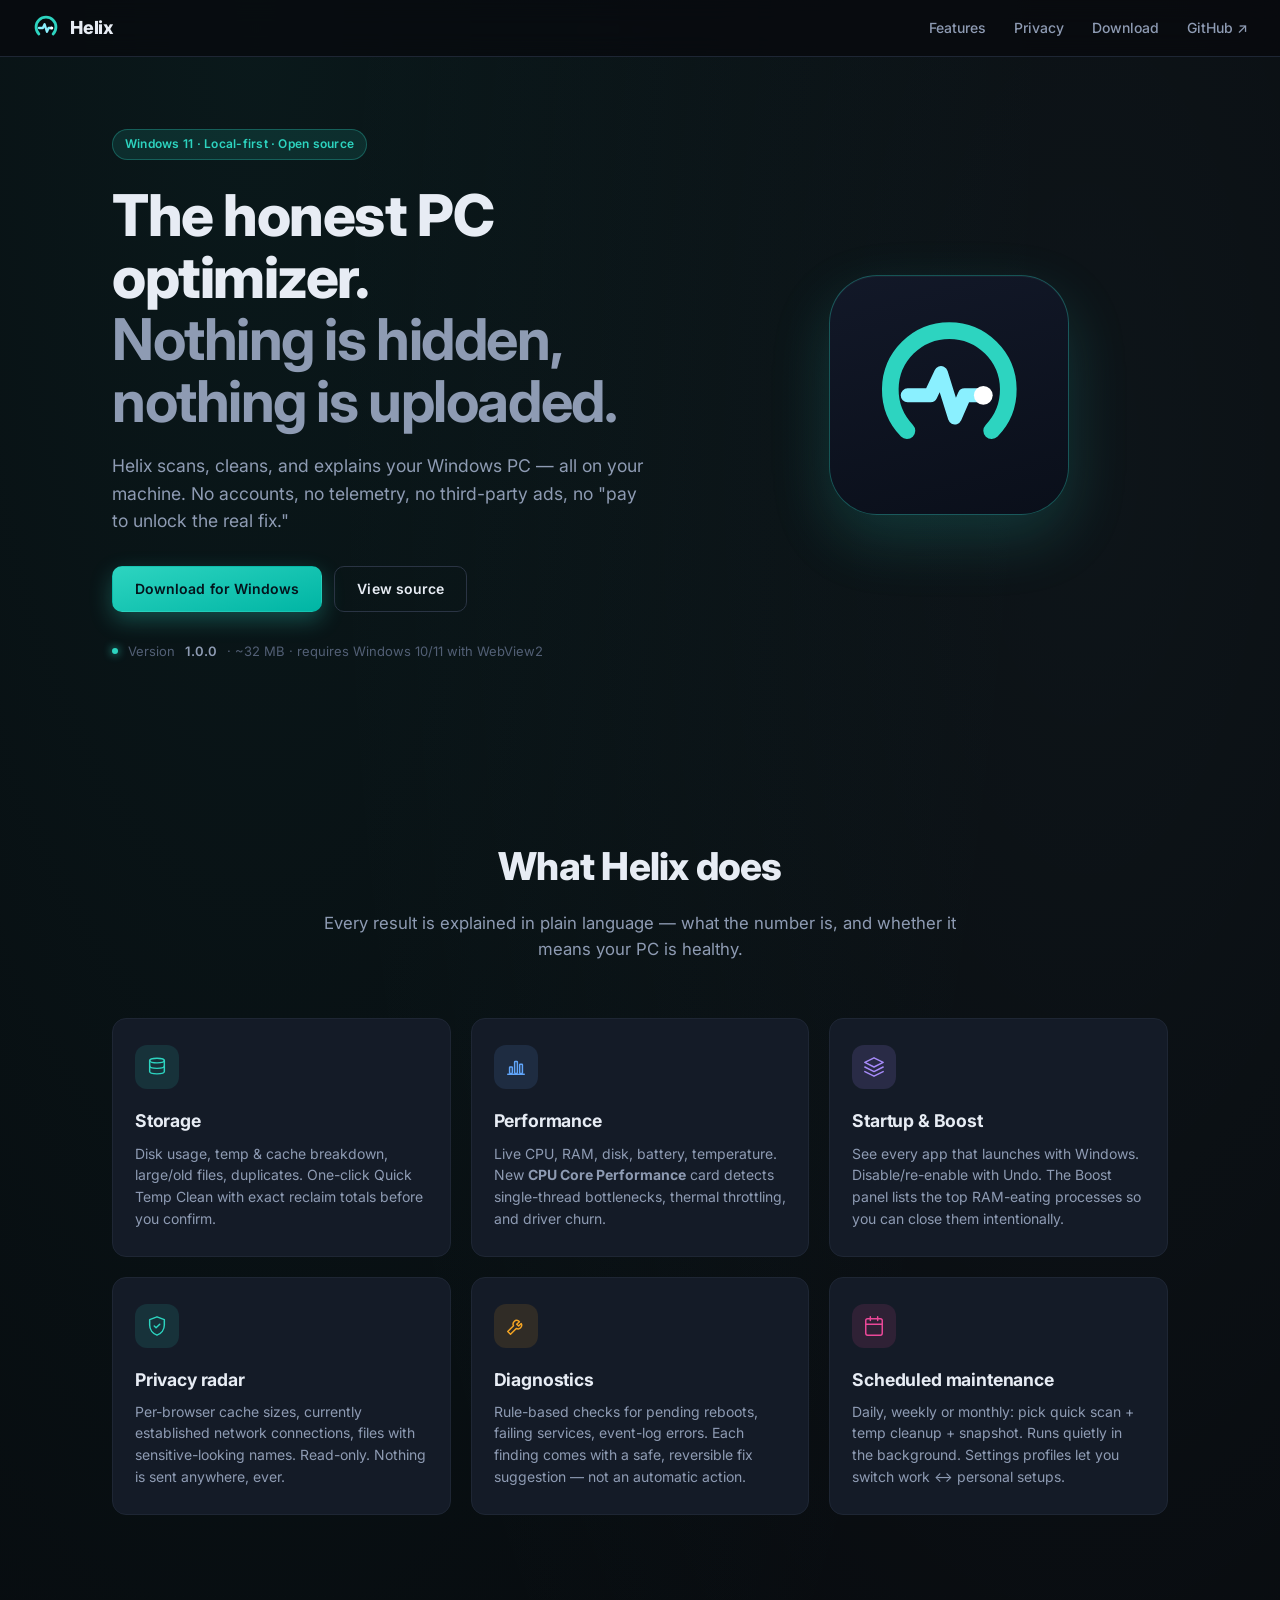
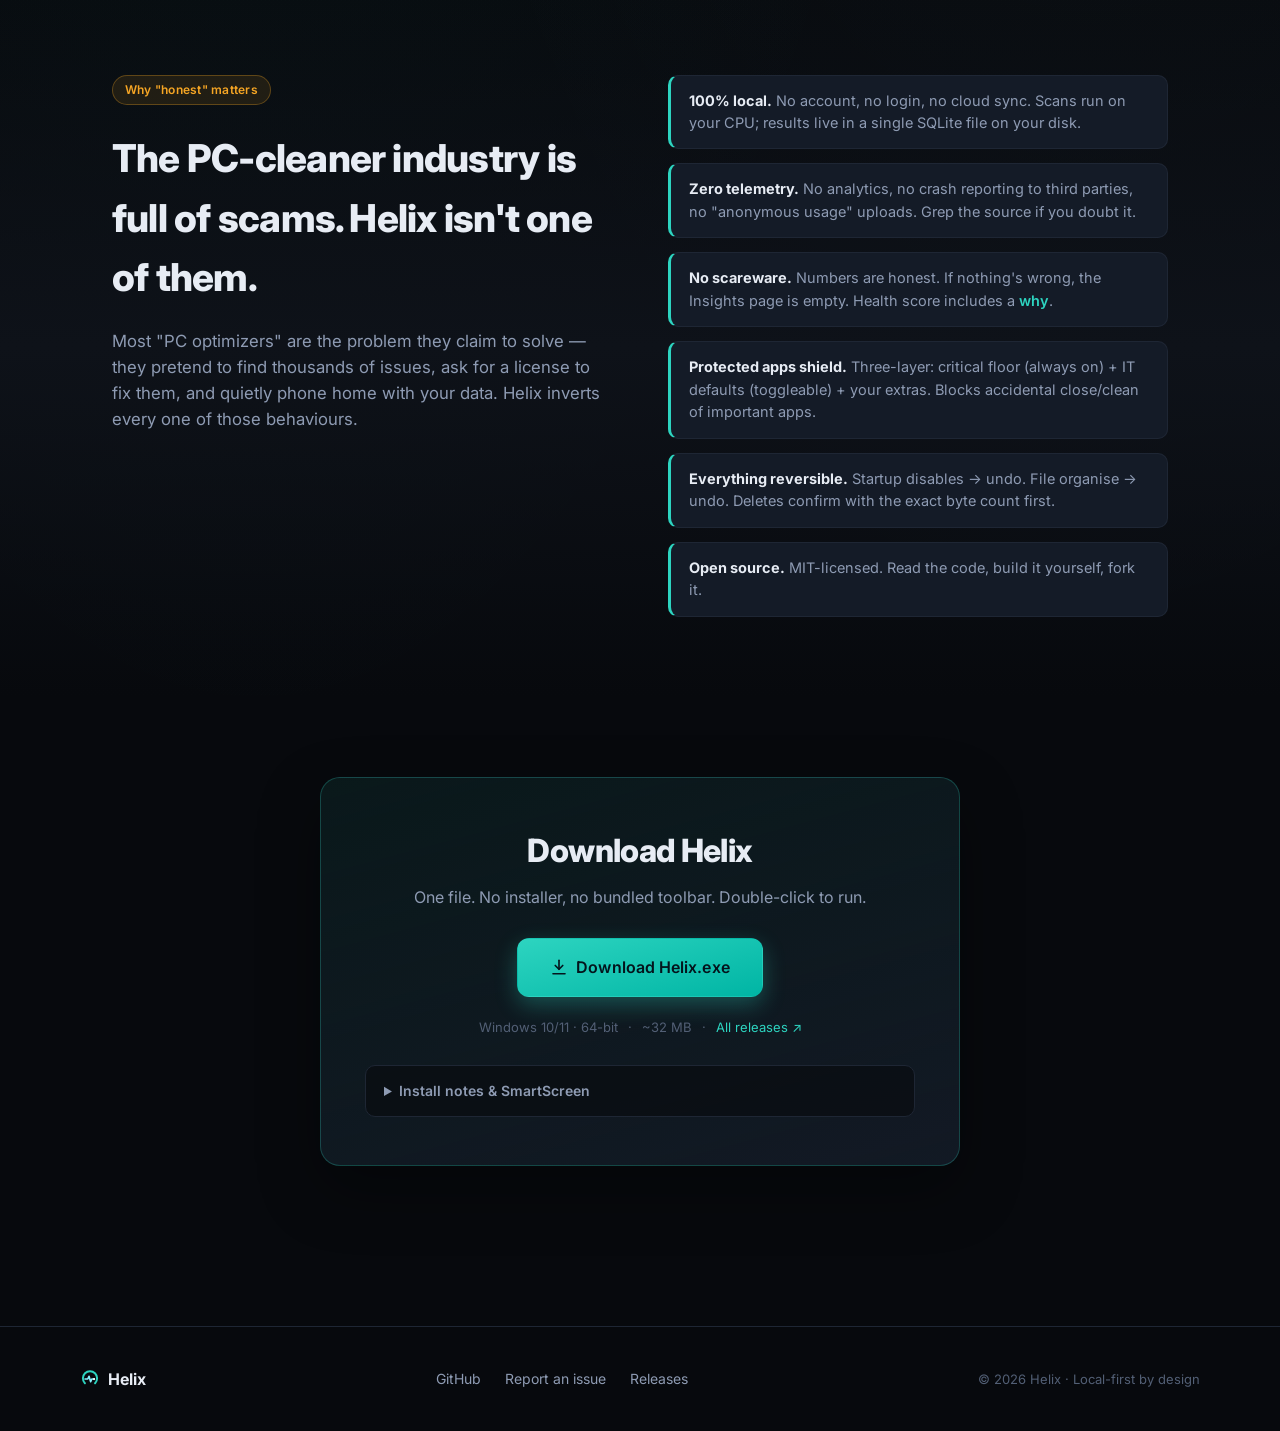
==== website/index.html @ 4c538bf4 "Landing site + Vercel config - website/index.html: one-page landing with hero, features (6 cards),  " ====
<!doctype html>
<html lang="en">
<head>
<meta charset="utf-8">
<meta name="viewport" content="width=device-width,initial-scale=1">
<title>Helix — The honest PC optimizer</title>
<meta name="description" content="Helix is a local-first Windows PC health utility. Nothing is hidden, nothing is uploaded. Scan, clean, understand your PC — 100% on-device.">
<meta property="og:title" content="Helix — The honest PC optimizer">
<meta property="og:description" content="Local-first Windows PC health utility. Nothing is hidden, nothing is uploaded.">
<meta property="og:type" content="website">
<link rel="icon" href="favicon.svg" type="image/svg+xml">
<link rel="preconnect" href="https://fonts.googleapis.com">
<link rel="preconnect" href="https://fonts.gstatic.com" crossorigin>
<link rel="stylesheet" href="https://fonts.googleapis.com/css2?family=Inter:wght@400;500;600;700;800&family=JetBrains+Mono:wght@500&display=swap">
<link rel="stylesheet" href="styles.css">
</head>
<body>

<header class="nav">
  <a class="brand" href="#top" aria-label="Helix home">
    <svg class="brand-logo" width="28" height="28" viewBox="0 0 24 24" fill="none" aria-hidden="true">
      <path d="M5.9 17.1 A 8.5 8.5 0 1 1 18.1 17.1" stroke="#2DD4C0" stroke-width="2.4" stroke-linecap="round"/>
      <polyline points="6,12 9.3,12 10.8,8.8 12.8,15.2 14.2,12 16.7,12" stroke="#8AF0FF" stroke-width="2" stroke-linecap="round" stroke-linejoin="round" fill="none"/>
      <circle cx="16.9" cy="12" r="1.35" fill="#FFFFFF"/>
    </svg>
    <span>Helix</span>
  </a>
  <nav class="nav-links">
    <a href="#features">Features</a>
    <a href="#privacy">Privacy</a>
    <a href="#download">Download</a>
    <a href="https://github.com/TW-10517/HealthAgent" target="_blank" rel="noopener">GitHub ↗</a>
  </nav>
</header>

<main>

<section id="top" class="hero">
  <div class="hero-inner">
    <span class="chip">Windows 11 · Local-first · Open source</span>
    <h1>The honest PC optimizer.<br><span class="h-dim">Nothing is hidden, nothing is uploaded.</span></h1>
    <p class="hero-sub">
      Helix scans, cleans, and explains your Windows PC — all on your machine.
      No accounts, no telemetry, no third-party ads, no "pay to unlock the real fix."
    </p>
    <div class="hero-cta">
      <a href="#download" class="btn btn-primary">Download for Windows</a>
      <a href="https://github.com/TW-10517/HealthAgent" class="btn btn-ghost" target="_blank" rel="noopener">View source</a>
    </div>
    <div class="hero-note">
      <span class="dot"></span>
      Version <strong id="hero-version">1.0.0</strong> · ~32 MB · requires Windows 10/11 with WebView2
    </div>
  </div>
  <div class="hero-art" aria-hidden="true">
    <div class="tile tile-lg">
      <svg viewBox="0 0 24 24" fill="none">
        <path d="M5.9 17.1 A 8.5 8.5 0 1 1 18.1 17.1" stroke="#2DD4C0" stroke-width="2.4" stroke-linecap="round"/>
        <polyline points="6,12 9.3,12 10.8,8.8 12.8,15.2 14.2,12 16.7,12" stroke="#8AF0FF" stroke-width="2" stroke-linecap="round" stroke-linejoin="round" fill="none"/>
        <circle cx="16.9" cy="12" r="1.35" fill="#FFFFFF"/>
      </svg>
    </div>
  </div>
</section>

<section id="features" class="section">
  <div class="section-head">
    <h2>What Helix does</h2>
    <p>Every result is explained in plain language — what the number is, and whether it means your PC is healthy.</p>
  </div>
  <div class="grid">
    <article class="card">
      <div class="card-icon ic-storage">
        <svg viewBox="0 0 24 24" fill="none" stroke="currentColor" stroke-width="1.6" stroke-linecap="round" stroke-linejoin="round"><ellipse cx="12" cy="5" rx="8" ry="2.5"/><path d="M4 5v6c0 1.4 3.6 2.5 8 2.5s8-1.1 8-2.5V5"/><path d="M4 11v6c0 1.4 3.6 2.5 8 2.5s8-1.1 8-2.5v-6"/></svg>
      </div>
      <h3>Storage</h3>
      <p>Disk usage, temp &amp; cache breakdown, large/old files, duplicates. One-click Quick Temp Clean with exact reclaim totals before you confirm.</p>
    </article>
    <article class="card">
      <div class="card-icon ic-perf">
        <svg viewBox="0 0 24 24" fill="none" stroke="currentColor" stroke-width="1.6" stroke-linecap="round" stroke-linejoin="round"><path d="M3 20h18"/><rect x="5" y="12" width="3" height="7" rx="0.6"/><rect x="10.5" y="6" width="3" height="13" rx="0.6"/><rect x="16" y="9" width="3" height="10" rx="0.6"/></svg>
      </div>
      <h3>Performance</h3>
      <p>Live CPU, RAM, disk, battery, temperature. New <strong>CPU Core Performance</strong> card detects single-thread bottlenecks, thermal throttling, and driver churn.</p>
    </article>
    <article class="card">
      <div class="card-icon ic-start">
        <svg viewBox="0 0 24 24" fill="none" stroke="currentColor" stroke-width="1.6" stroke-linecap="round" stroke-linejoin="round"><path d="M12 2L2 7l10 5 10-5-10-5z"/><path d="M2 17l10 5 10-5"/><path d="M2 12l10 5 10-5"/></svg>
      </div>
      <h3>Startup &amp; Boost</h3>
      <p>See every app that launches with Windows. Disable/re-enable with Undo. The Boost panel lists the top RAM-eating processes so you can close them intentionally.</p>
    </article>
    <article class="card">
      <div class="card-icon ic-privacy">
        <svg viewBox="0 0 24 24" fill="none" stroke="currentColor" stroke-width="1.6" stroke-linecap="round" stroke-linejoin="round"><path d="M12 2L4 5v6c0 5 3.4 9.4 8 11 4.6-1.6 8-6 8-11V5l-8-3z"/><path d="M9 12l2 2 4-4"/></svg>
      </div>
      <h3>Privacy radar</h3>
      <p>Per-browser cache sizes, currently established network connections, files with sensitive-looking names. Read-only. Nothing is sent anywhere, ever.</p>
    </article>
    <article class="card">
      <div class="card-icon ic-tools">
        <svg viewBox="0 0 24 24" fill="none" stroke="currentColor" stroke-width="1.6" stroke-linecap="round" stroke-linejoin="round"><path d="M14.7 6.3a4 4 0 00-5.4 5.4L3 18l3 3 6.3-6.3a4 4 0 005.4-5.4l-2.8 2.8-2.1-2.1 2.9-2.7z"/></svg>
      </div>
      <h3>Diagnostics</h3>
      <p>Rule-based checks for pending reboots, failing services, event-log errors. Each finding comes with a safe, reversible fix suggestion — not an automatic action.</p>
    </article>
    <article class="card">
      <div class="card-icon ic-schedule">
        <svg viewBox="0 0 24 24" fill="none" stroke="currentColor" stroke-width="1.6" stroke-linecap="round" stroke-linejoin="round"><rect x="3" y="4" width="18" height="18" rx="2"/><path d="M3 10h18M8 2v4M16 2v4"/></svg>
      </div>
      <h3>Scheduled maintenance</h3>
      <p>Daily, weekly or monthly: pick quick scan + temp cleanup + snapshot. Runs quietly in the background. Settings profiles let you switch work ↔ personal setups.</p>
    </article>
  </div>
</section>

<section id="privacy" class="section section-alt">
  <div class="privacy-grid">
    <div>
      <span class="chip chip-amber">Why "honest" matters</span>
      <h2>The PC-cleaner industry is full of scams. Helix isn't one of them.</h2>
      <p class="lead">Most "PC optimizers" are the problem they claim to solve — they pretend to find thousands of issues, ask for a license to fix them, and quietly phone home with your data. Helix inverts every one of those behaviours.</p>
    </div>
    <ul class="promises">
      <li><strong>100% local.</strong> No account, no login, no cloud sync. Scans run on your CPU; results live in a single SQLite file on your disk.</li>
      <li><strong>Zero telemetry.</strong> No analytics, no crash reporting to third parties, no "anonymous usage" uploads. Grep the source if you doubt it.</li>
      <li><strong>No scareware.</strong> Numbers are honest. If nothing's wrong, the Insights page is empty. Health score includes a <em>why</em>.</li>
      <li><strong>Protected apps shield.</strong> Three-layer: critical floor (always on) + IT defaults (toggleable) + your extras. Blocks accidental close/clean of important apps.</li>
      <li><strong>Everything reversible.</strong> Startup disables → undo. File organise → undo. Deletes confirm with the exact byte count first.</li>
      <li><strong>Open source.</strong> MIT-licensed. Read the code, build it yourself, fork it.</li>
    </ul>
  </div>
</section>

<section id="download" class="section section-download">
  <div class="dl-card">
    <h2>Download Helix</h2>
    <p>One file. No installer, no bundled toolbar. Double-click to run.</p>
    <a href="https://github.com/TW-10517/HealthAgent/releases/latest/download/Helix.exe" class="btn btn-primary btn-xl" id="dl-btn">
      <svg width="18" height="18" viewBox="0 0 24 24" fill="none" stroke="currentColor" stroke-width="2.2" stroke-linecap="round" stroke-linejoin="round"><path d="M12 3v12"/><path d="M7 10l5 5 5-5"/><path d="M4 21h16"/></svg>
      Download Helix.exe
    </a>
    <div class="dl-meta">
      <span>Windows 10/11 · 64-bit</span>
      <span>·</span>
      <span>~32 MB</span>
      <span>·</span>
      <a href="https://github.com/TW-10517/HealthAgent/releases" target="_blank" rel="noopener">All releases ↗</a>
    </div>
    <details class="dl-notes">
      <summary>Install notes &amp; SmartScreen</summary>
      <p>
        Windows SmartScreen may show "Windows protected your PC" the first time you run <code>Helix.exe</code>, because the binary is not yet signed with a commercial code-signing certificate. Click <strong>More info → Run anyway</strong>. The source is on GitHub if you want to audit or build from source yourself.
      </p>
      <p>Helix requires the <a href="https://developer.microsoft.com/en-us/microsoft-edge/webview2/" target="_blank" rel="noopener">WebView2 runtime</a> — already present on Windows 11 and on fully-updated Windows 10.</p>
    </details>
  </div>
</section>

</main>

<footer class="footer">
  <div class="foot-inner">
    <div class="foot-brand">
      <svg width="20" height="20" viewBox="0 0 24 24" fill="none" aria-hidden="true">
        <path d="M5.9 17.1 A 8.5 8.5 0 1 1 18.1 17.1" stroke="#2DD4C0" stroke-width="2.4" stroke-linecap="round"/>
        <polyline points="6,12 9.3,12 10.8,8.8 12.8,15.2 14.2,12 16.7,12" stroke="#8AF0FF" stroke-width="2" stroke-linecap="round" stroke-linejoin="round" fill="none"/>
        <circle cx="16.9" cy="12" r="1.35" fill="#FFFFFF"/>
      </svg>
      <span>Helix</span>
    </div>
    <div class="foot-links">
      <a href="https://github.com/TW-10517/HealthAgent" target="_blank" rel="noopener">GitHub</a>
      <a href="https://github.com/TW-10517/HealthAgent/issues" target="_blank" rel="noopener">Report an issue</a>
      <a href="https://github.com/TW-10517/HealthAgent/releases" target="_blank" rel="noopener">Releases</a>
    </div>
    <div class="foot-copy">
      © <span id="yr">2026</span> Helix · Local-first by design
    </div>
  </div>
</footer>

<script>
  document.getElementById('yr').textContent = new Date().getFullYear();
</script>
</body>
</html>
---- website/styles.css ----
:root {
  --bg: #07090D;
  --bg2: #0E1219;
  --bg3: #131A24;
  --surface: #141B27;
  --border: #1E2634;
  --border2: #2A3444;
  --fg: #E7ECF4;
  --fg2: #8E9BB3;
  --fg3: #525F75;
  --brand: #2DD4C0;
  --brand2: #8AF0FF;
  --brand-dim: rgba(45, 212, 192, 0.12);
  --warn: #F5A524;
  --radius: 14px;
  --radius-lg: 20px;
  --maxw: 1120px;
  --font: 'Inter', -apple-system, BlinkMacSystemFont, 'Segoe UI', system-ui, sans-serif;
  --mono: 'JetBrains Mono', ui-monospace, 'Cascadia Code', monospace;
}

* { box-sizing: border-box; margin: 0; padding: 0; }
html { scroll-behavior: smooth; }
body {
  background: var(--bg);
  color: var(--fg);
  font-family: var(--font);
  font-size: 16px;
  line-height: 1.55;
  -webkit-font-smoothing: antialiased;
  min-height: 100vh;
  background-image:
    radial-gradient(ellipse at 20% 0%, rgba(45, 212, 192, 0.08), transparent 55%),
    radial-gradient(ellipse at 85% 15%, rgba(138, 240, 255, 0.05), transparent 50%);
}

a { color: var(--brand); text-decoration: none; }
a:hover { color: var(--brand2); }

/* ── Nav ─────────────────────────────────────────────────────────── */
.nav {
  position: sticky; top: 0; z-index: 100;
  display: flex; align-items: center; justify-content: space-between;
  padding: 14px 32px;
  backdrop-filter: blur(12px);
  background: rgba(7, 9, 13, 0.72);
  border-bottom: 1px solid var(--border);
}
.brand {
  display: flex; align-items: center; gap: 10px;
  font-weight: 800; font-size: 18px; color: var(--fg);
  letter-spacing: -0.01em;
}
.brand-logo { flex-shrink: 0; }
.nav-links { display: flex; gap: 28px; align-items: center; }
.nav-links a {
  color: var(--fg2); font-weight: 500; font-size: 14px;
  transition: color 0.15s;
}
.nav-links a:hover { color: var(--fg); }

/* ── Hero ─────────────────────────────────────────────────────────── */
.hero {
  max-width: var(--maxw);
  margin: 0 auto;
  padding: 72px 32px 96px;
  display: grid;
  grid-template-columns: 1.3fr 1fr;
  gap: 48px;
  align-items: center;
}
.hero-inner { max-width: 620px; }
.chip {
  display: inline-block;
  padding: 5px 12px;
  background: var(--brand-dim);
  color: var(--brand);
  border: 1px solid rgba(45, 212, 192, 0.3);
  border-radius: 999px;
  font-size: 12px; font-weight: 600;
  letter-spacing: 0.02em;
  margin-bottom: 24px;
}
.chip-amber {
  background: rgba(245, 165, 36, 0.1);
  color: var(--warn);
  border-color: rgba(245, 165, 36, 0.3);
}
.hero h1 {
  font-size: clamp(2.2rem, 4.8vw, 3.6rem);
  line-height: 1.08;
  letter-spacing: -0.025em;
  font-weight: 800;
  margin-bottom: 20px;
}
.h-dim { color: var(--fg2); font-weight: 700; }
.hero-sub {
  font-size: 1.1rem;
  color: var(--fg2);
  margin-bottom: 32px;
  max-width: 540px;
}
.hero-cta {
  display: flex; gap: 12px; flex-wrap: wrap;
  margin-bottom: 24px;
}
.hero-note {
  display: inline-flex; align-items: center; gap: 10px;
  font-size: 13px; color: var(--fg3);
}
.hero-note strong { color: var(--fg2); font-weight: 600; }
.dot {
  width: 6px; height: 6px; border-radius: 50%;
  background: var(--brand);
  box-shadow: 0 0 8px var(--brand);
  animation: pulse 2.4s ease-in-out infinite;
}
@keyframes pulse { 0%,100% { opacity: 1; } 50% { opacity: 0.4; } }

.hero-art {
  display: flex; align-items: center; justify-content: center;
}
.tile {
  width: 180px; height: 180px;
  border-radius: 36px;
  background: linear-gradient(165deg, #121828, #0A0F1A);
  border: 1px solid rgba(45, 212, 192, 0.35);
  display: flex; align-items: center; justify-content: center;
  box-shadow:
    0 24px 60px rgba(45, 212, 192, 0.18),
    inset 0 1px 0 rgba(255, 255, 255, 0.04);
}
.tile svg { width: 70%; height: 70%; }
.tile-lg {
  width: 240px; height: 240px;
  border-radius: 48px;
  animation: float 6s ease-in-out infinite;
}
@keyframes float {
  0%,100% { transform: translateY(0); }
  50% { transform: translateY(-10px); }
}

/* ── Buttons ──────────────────────────────────────────────────────── */
.btn {
  display: inline-flex; align-items: center; justify-content: center; gap: 8px;
  padding: 11px 22px;
  border-radius: 10px;
  font-weight: 600; font-size: 14px;
  letter-spacing: 0.005em;
  cursor: pointer;
  border: 1px solid transparent;
  transition: transform 0.1s, box-shadow 0.15s, background 0.15s;
  text-decoration: none;
}
.btn-primary {
  background: linear-gradient(165deg, #2DD4C0, #00B5A4);
  color: #04141C;
  box-shadow: 0 8px 22px rgba(45, 212, 192, 0.3);
}
.btn-primary:hover {
  color: #04141C;
  transform: translateY(-1px);
  box-shadow: 0 12px 28px rgba(45, 212, 192, 0.42);
}
.btn-ghost {
  background: transparent;
  color: var(--fg);
  border-color: var(--border2);
}
.btn-ghost:hover { background: var(--surface); color: var(--fg); }
.btn-xl { padding: 16px 32px; font-size: 16px; border-radius: 12px; }

/* ── Sections ─────────────────────────────────────────────────────── */
.section {
  max-width: var(--maxw);
  margin: 0 auto;
  padding: 80px 32px;
}
.section-alt {
  background: linear-gradient(180deg, transparent, var(--bg2), transparent);
  max-width: none;
  padding: 80px 0;
}
.section-alt > * { max-width: var(--maxw); margin-left: auto; margin-right: auto; padding: 0 32px; }
.section-head {
  text-align: center;
  max-width: 640px;
  margin: 0 auto 56px;
}
.section h2 {
  font-size: clamp(1.8rem, 3.2vw, 2.4rem);
  letter-spacing: -0.02em;
  font-weight: 800;
  margin-bottom: 14px;
}
.section-head p { color: var(--fg2); font-size: 1.05rem; }

/* ── Feature grid ─────────────────────────────────────────────────── */
.grid {
  display: grid;
  grid-template-columns: repeat(3, 1fr);
  gap: 20px;
}
.card {
  background: var(--surface);
  border: 1px solid var(--border);
  border-radius: var(--radius);
  padding: 26px 22px;
  transition: transform 0.15s, border-color 0.15s;
}
.card:hover {
  transform: translateY(-2px);
  border-color: var(--border2);
}
.card-icon {
  width: 44px; height: 44px;
  border-radius: 12px;
  display: flex; align-items: center; justify-content: center;
  margin-bottom: 18px;
}
.card-icon svg { width: 22px; height: 22px; }
.ic-storage  { background: rgba(45, 212, 192, 0.12); color: var(--brand); }
.ic-perf     { background: rgba(96, 165, 250, 0.12); color: #60A5FA; }
.ic-start    { background: rgba(167, 139, 250, 0.14); color: #A78BFA; }
.ic-privacy  { background: rgba(45, 212, 192, 0.12); color: var(--brand); }
.ic-tools    { background: rgba(245, 165, 36, 0.12); color: var(--warn); }
.ic-schedule { background: rgba(236, 72, 153, 0.12); color: #EC4899; }
.card h3 { font-size: 1.1rem; font-weight: 700; margin-bottom: 8px; letter-spacing: -0.01em; }
.card p { color: var(--fg2); font-size: 14px; }

/* ── Privacy section ──────────────────────────────────────────────── */
.privacy-grid {
  display: grid;
  grid-template-columns: 1fr 1fr;
  gap: 56px;
  align-items: start;
}
.lead { color: var(--fg2); font-size: 1.05rem; margin-top: 20px; }
.promises { list-style: none; display: flex; flex-direction: column; gap: 14px; }
.promises li {
  background: var(--surface);
  border: 1px solid var(--border);
  border-left: 3px solid var(--brand);
  border-radius: 10px;
  padding: 14px 18px;
  font-size: 14.5px;
  color: var(--fg2);
}
.promises li strong { color: var(--fg); font-weight: 700; }
.promises li em { color: var(--brand); font-style: normal; font-weight: 600; }

/* ── Download section ─────────────────────────────────────────────── */
.section-download {
  display: flex; align-items: center; justify-content: center;
  padding-bottom: 120px;
}
.dl-card {
  background: linear-gradient(165deg, rgba(45, 212, 192, 0.08), rgba(20, 27, 39, 0.9));
  border: 1px solid rgba(45, 212, 192, 0.25);
  border-radius: var(--radius-lg);
  padding: 48px 44px;
  text-align: center;
  max-width: 640px; width: 100%;
  box-shadow: 0 24px 60px rgba(0, 0, 0, 0.35);
}
.dl-card h2 { font-size: 2rem; margin-bottom: 10px; letter-spacing: -0.02em; }
.dl-card > p { color: var(--fg2); margin-bottom: 28px; }
.dl-meta {
  margin-top: 20px;
  color: var(--fg3);
  font-size: 13px;
  display: flex; justify-content: center; gap: 10px; flex-wrap: wrap;
}
.dl-notes {
  margin-top: 28px;
  text-align: left;
  background: rgba(7, 9, 13, 0.6);
  border: 1px solid var(--border);
  border-radius: 10px;
  padding: 14px 18px;
}
.dl-notes summary {
  cursor: pointer; font-weight: 600; color: var(--fg2);
  font-size: 14px;
}
.dl-notes summary:hover { color: var(--fg); }
.dl-notes p {
  margin-top: 12px; font-size: 13.5px; color: var(--fg2);
}
.dl-notes p + p { margin-top: 10px; }
.dl-notes code {
  font-family: var(--mono); font-size: 12.5px;
  background: var(--bg3); padding: 1px 6px; border-radius: 4px;
  color: var(--brand);
}

/* ── Footer ───────────────────────────────────────────────────────── */
.footer {
  border-top: 1px solid var(--border);
  padding: 40px 32px;
  margin-top: 40px;
}
.foot-inner {
  max-width: var(--maxw);
  margin: 0 auto;
  display: flex; align-items: center; justify-content: space-between;
  gap: 24px; flex-wrap: wrap;
}
.foot-brand { display: flex; align-items: center; gap: 8px; font-weight: 700; }
.foot-links { display: flex; gap: 24px; }
.foot-links a { color: var(--fg2); font-size: 14px; }
.foot-links a:hover { color: var(--brand); }
.foot-copy { color: var(--fg3); font-size: 13px; }

/* ── Responsive ───────────────────────────────────────────────────── */
@media (max-width: 900px) {
  .hero { grid-template-columns: 1fr; padding: 48px 24px 64px; gap: 40px; }
  .hero-art { order: -1; }
  .tile-lg { width: 160px; height: 160px; border-radius: 36px; }
  .grid { grid-template-columns: 1fr; }
  .privacy-grid { grid-template-columns: 1fr; gap: 32px; }
  .section { padding: 56px 24px; }
  .section-alt { padding: 56px 0; }
  .nav { padding: 12px 20px; }
  .nav-links { gap: 18px; }
  .nav-links a:not(:last-child) { display: none; }
  .dl-card { padding: 32px 24px; }
  .foot-inner { flex-direction: column; text-align: center; }
}
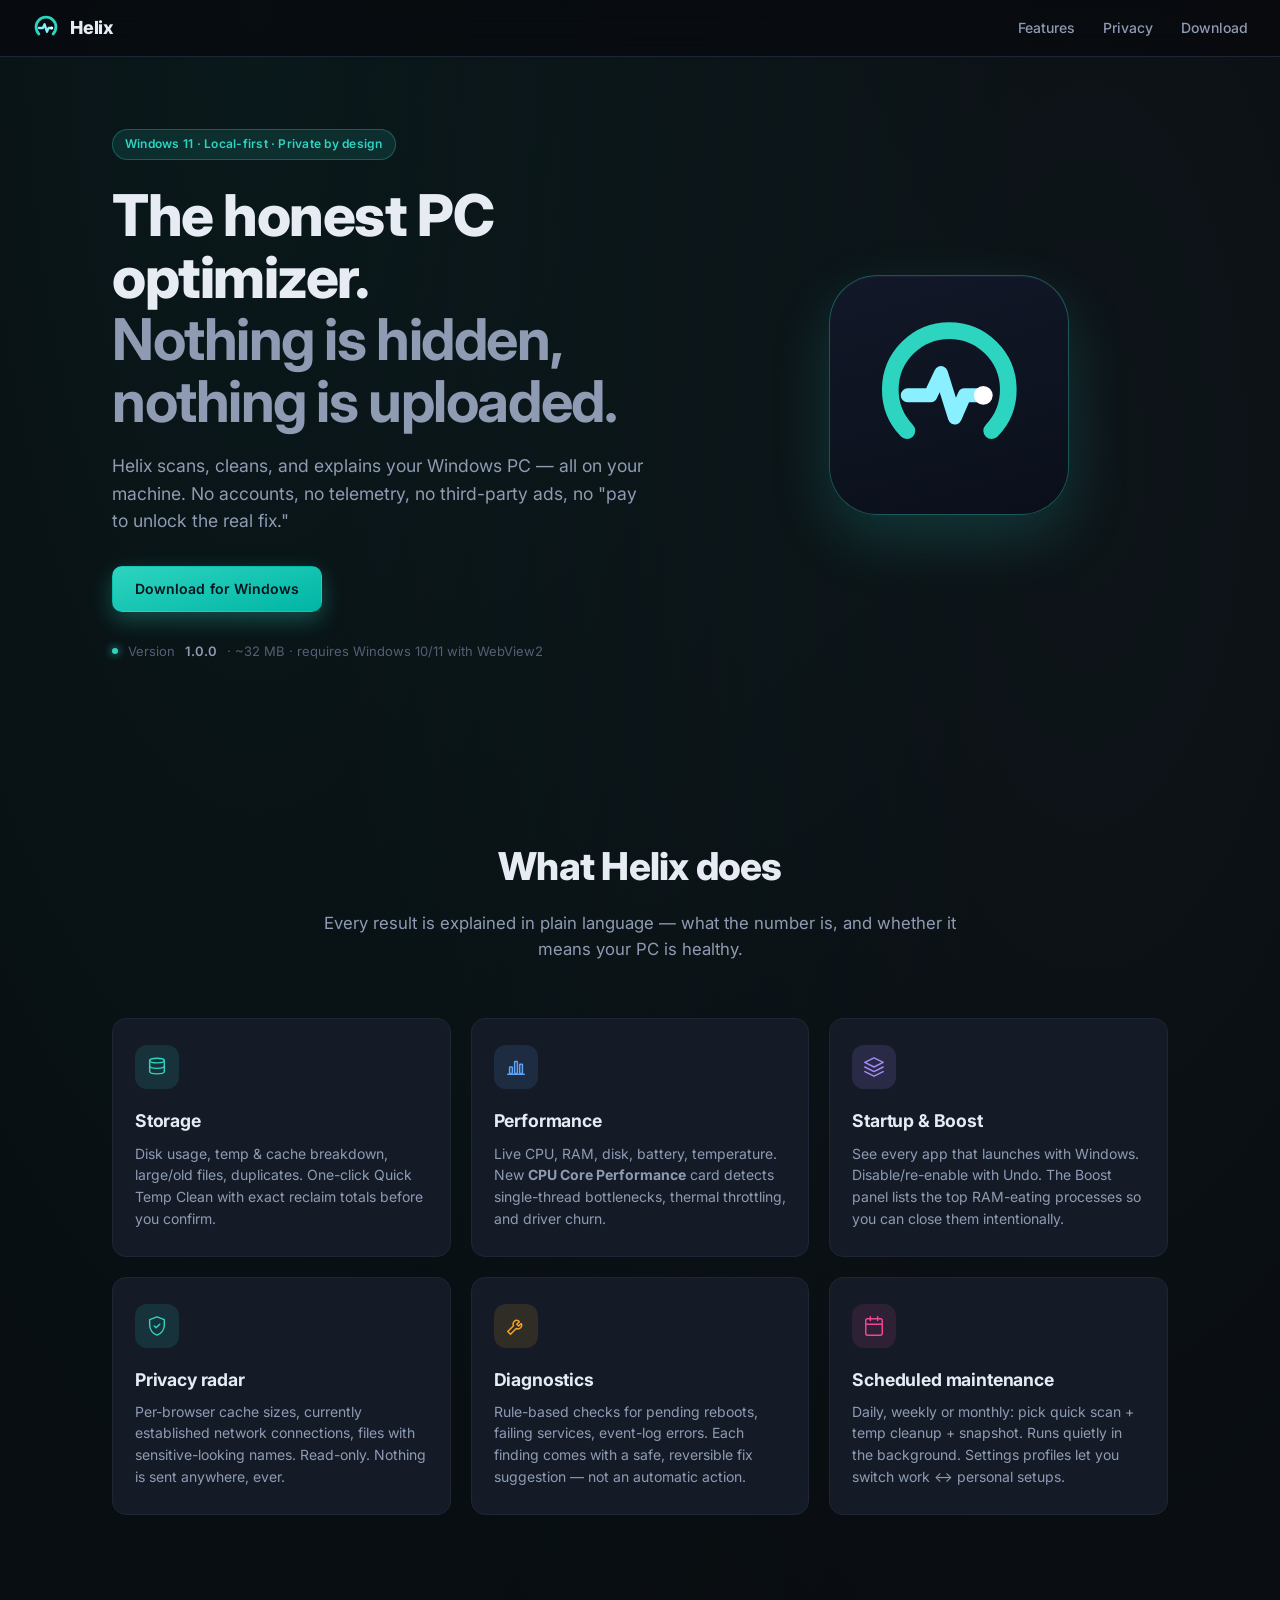
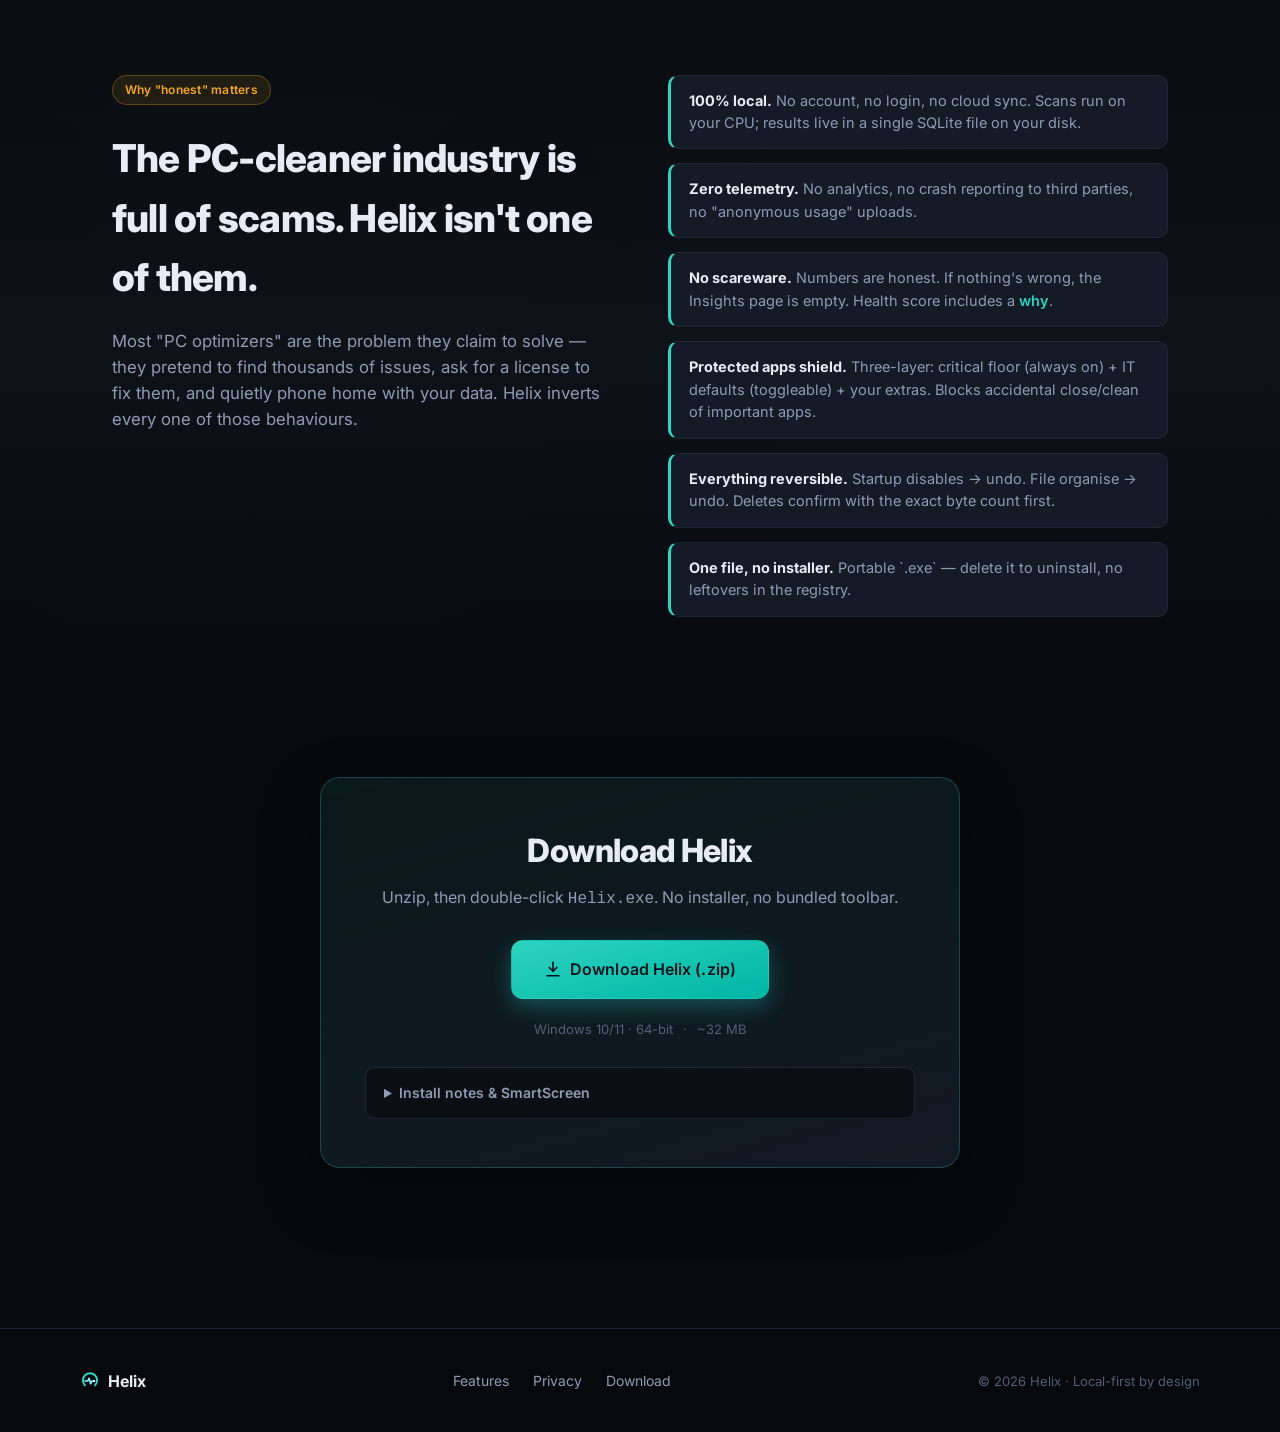
==== commit 2091ff9c: "In-app auto-updater + website binaries for Vercel git-deploy - app: check_for_update polls gethelix-" ====
--- a/website/index.html
+++ b/website/index.html
@@ -29,7 +29,6 @@
     <a href="#features">Features</a>
     <a href="#privacy">Privacy</a>
     <a href="#download">Download</a>
-    <a href="https://github.com/TW-10517/HealthAgent" target="_blank" rel="noopener">GitHub ↗</a>
   </nav>
 </header>
 
@@ -37,7 +36,7 @@
 
 <section id="top" class="hero">
   <div class="hero-inner">
-    <span class="chip">Windows 11 · Local-first · Open source</span>
+    <span class="chip">Windows 11 · Local-first · Private by design</span>
     <h1>The honest PC optimizer.<br><span class="h-dim">Nothing is hidden, nothing is uploaded.</span></h1>
     <p class="hero-sub">
       Helix scans, cleans, and explains your Windows PC — all on your machine.
@@ -45,7 +44,6 @@
     </p>
     <div class="hero-cta">
       <a href="#download" class="btn btn-primary">Download for Windows</a>
-      <a href="https://github.com/TW-10517/HealthAgent" class="btn btn-ghost" target="_blank" rel="noopener">View source</a>
     </div>
     <div class="hero-note">
       <span class="dot"></span>
@@ -123,11 +121,11 @@
     </div>
     <ul class="promises">
       <li><strong>100% local.</strong> No account, no login, no cloud sync. Scans run on your CPU; results live in a single SQLite file on your disk.</li>
-      <li><strong>Zero telemetry.</strong> No analytics, no crash reporting to third parties, no "anonymous usage" uploads. Grep the source if you doubt it.</li>
+      <li><strong>Zero telemetry.</strong> No analytics, no crash reporting to third parties, no "anonymous usage" uploads.</li>
       <li><strong>No scareware.</strong> Numbers are honest. If nothing's wrong, the Insights page is empty. Health score includes a <em>why</em>.</li>
       <li><strong>Protected apps shield.</strong> Three-layer: critical floor (always on) + IT defaults (toggleable) + your extras. Blocks accidental close/clean of important apps.</li>
       <li><strong>Everything reversible.</strong> Startup disables → undo. File organise → undo. Deletes confirm with the exact byte count first.</li>
-      <li><strong>Open source.</strong> MIT-licensed. Read the code, build it yourself, fork it.</li>
+      <li><strong>One file, no installer.</strong> Portable `.exe` — delete it to uninstall, no leftovers in the registry.</li>
     </ul>
   </div>
 </section>
@@ -135,22 +133,20 @@
 <section id="download" class="section section-download">
   <div class="dl-card">
     <h2>Download Helix</h2>
-    <p>One file. No installer, no bundled toolbar. Double-click to run.</p>
-    <a href="https://github.com/TW-10517/HealthAgent/releases/latest/download/Helix.exe" class="btn btn-primary btn-xl" id="dl-btn">
+    <p>Unzip, then double-click <code>Helix.exe</code>. No installer, no bundled toolbar.</p>
+    <a href="/Helix.zip" download class="btn btn-primary btn-xl" id="dl-btn">
       <svg width="18" height="18" viewBox="0 0 24 24" fill="none" stroke="currentColor" stroke-width="2.2" stroke-linecap="round" stroke-linejoin="round"><path d="M12 3v12"/><path d="M7 10l5 5 5-5"/><path d="M4 21h16"/></svg>
-      Download Helix.exe
+      Download Helix (.zip)
     </a>
     <div class="dl-meta">
       <span>Windows 10/11 · 64-bit</span>
       <span>·</span>
       <span>~32 MB</span>
-      <span>·</span>
-      <a href="https://github.com/TW-10517/HealthAgent/releases" target="_blank" rel="noopener">All releases ↗</a>
     </div>
     <details class="dl-notes">
       <summary>Install notes &amp; SmartScreen</summary>
       <p>
-        Windows SmartScreen may show "Windows protected your PC" the first time you run <code>Helix.exe</code>, because the binary is not yet signed with a commercial code-signing certificate. Click <strong>More info → Run anyway</strong>. The source is on GitHub if you want to audit or build from source yourself.
+        Windows SmartScreen may show "Windows protected your PC" the first time you run <code>Helix.exe</code>, because the binary is not yet signed with a commercial code-signing certificate. Click <strong>More info → Run anyway</strong>.
       </p>
       <p>Helix requires the <a href="https://developer.microsoft.com/en-us/microsoft-edge/webview2/" target="_blank" rel="noopener">WebView2 runtime</a> — already present on Windows 11 and on fully-updated Windows 10.</p>
     </details>
@@ -170,9 +166,9 @@
       <span>Helix</span>
     </div>
     <div class="foot-links">
-      <a href="https://github.com/TW-10517/HealthAgent" target="_blank" rel="noopener">GitHub</a>
-      <a href="https://github.com/TW-10517/HealthAgent/issues" target="_blank" rel="noopener">Report an issue</a>
-      <a href="https://github.com/TW-10517/HealthAgent/releases" target="_blank" rel="noopener">Releases</a>
+      <a href="#features">Features</a>
+      <a href="#privacy">Privacy</a>
+      <a href="#download">Download</a>
     </div>
     <div class="foot-copy">
       © <span id="yr">2026</span> Helix · Local-first by design
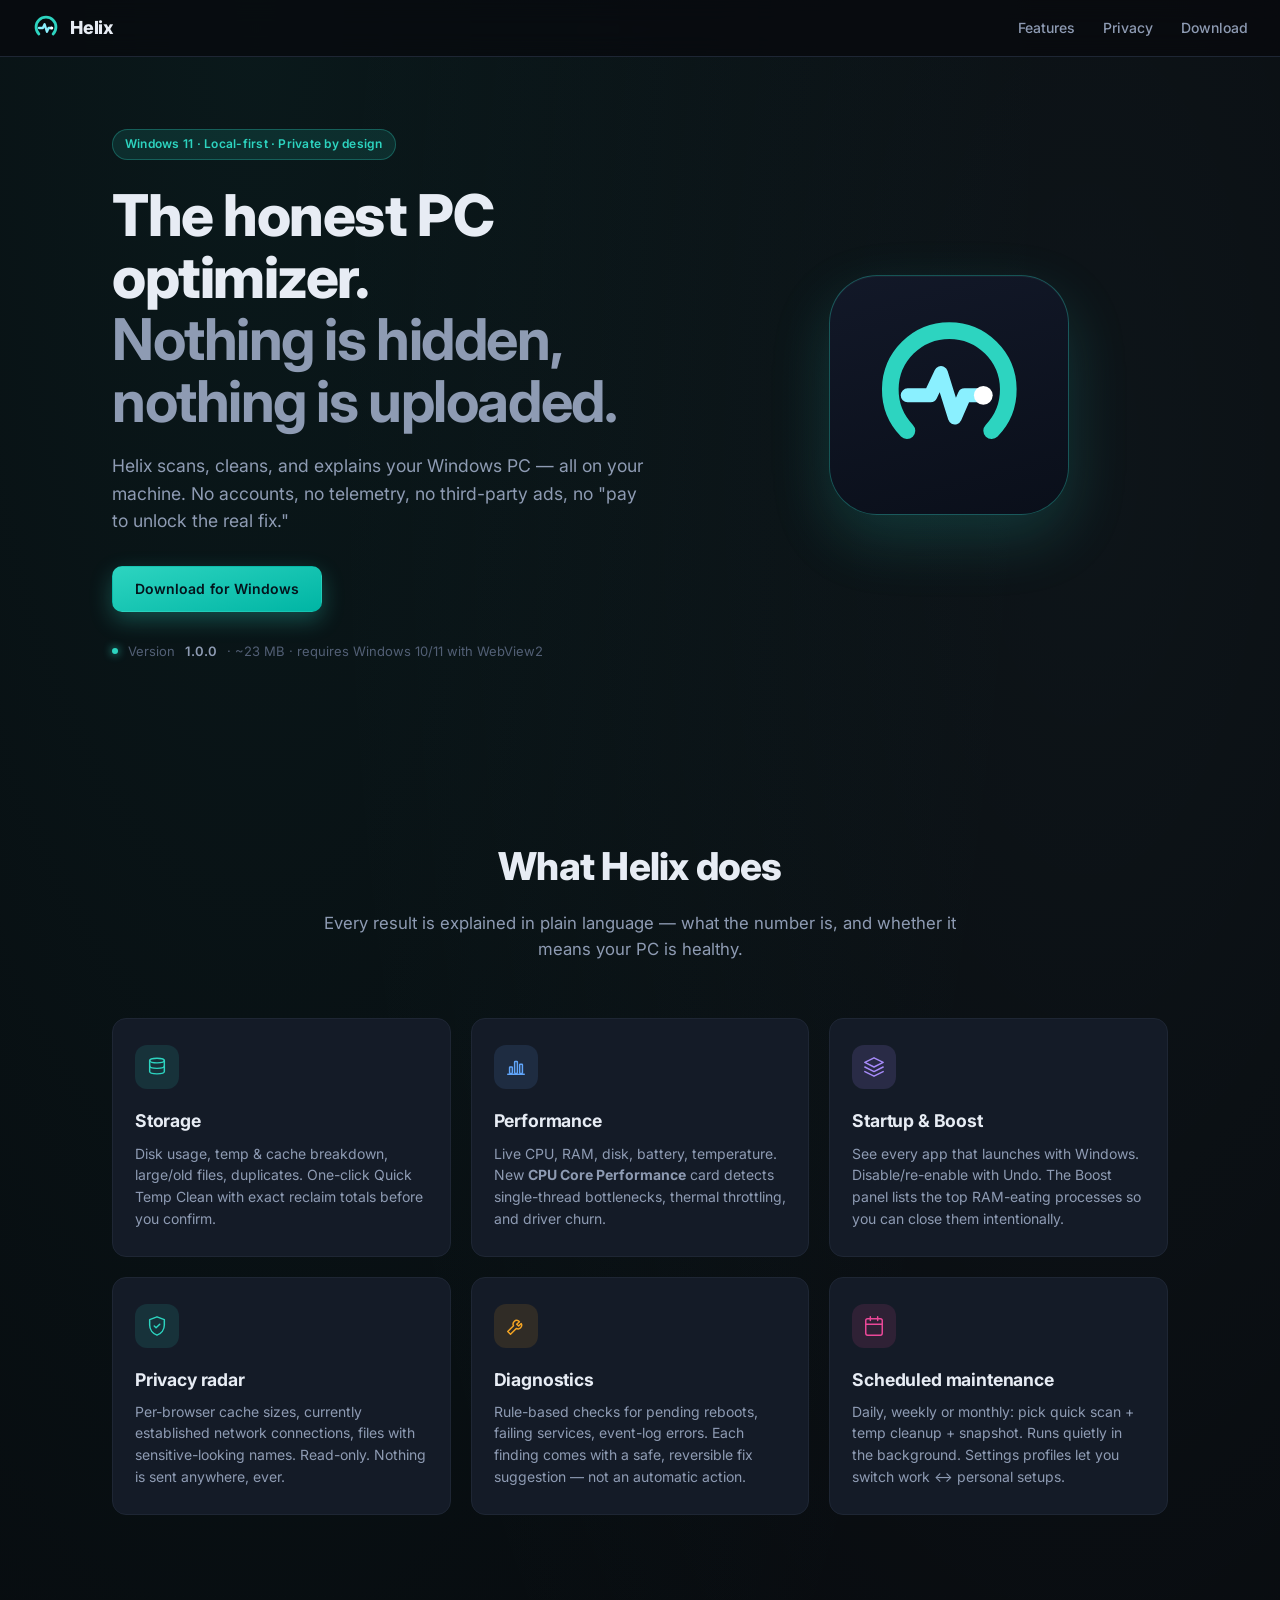
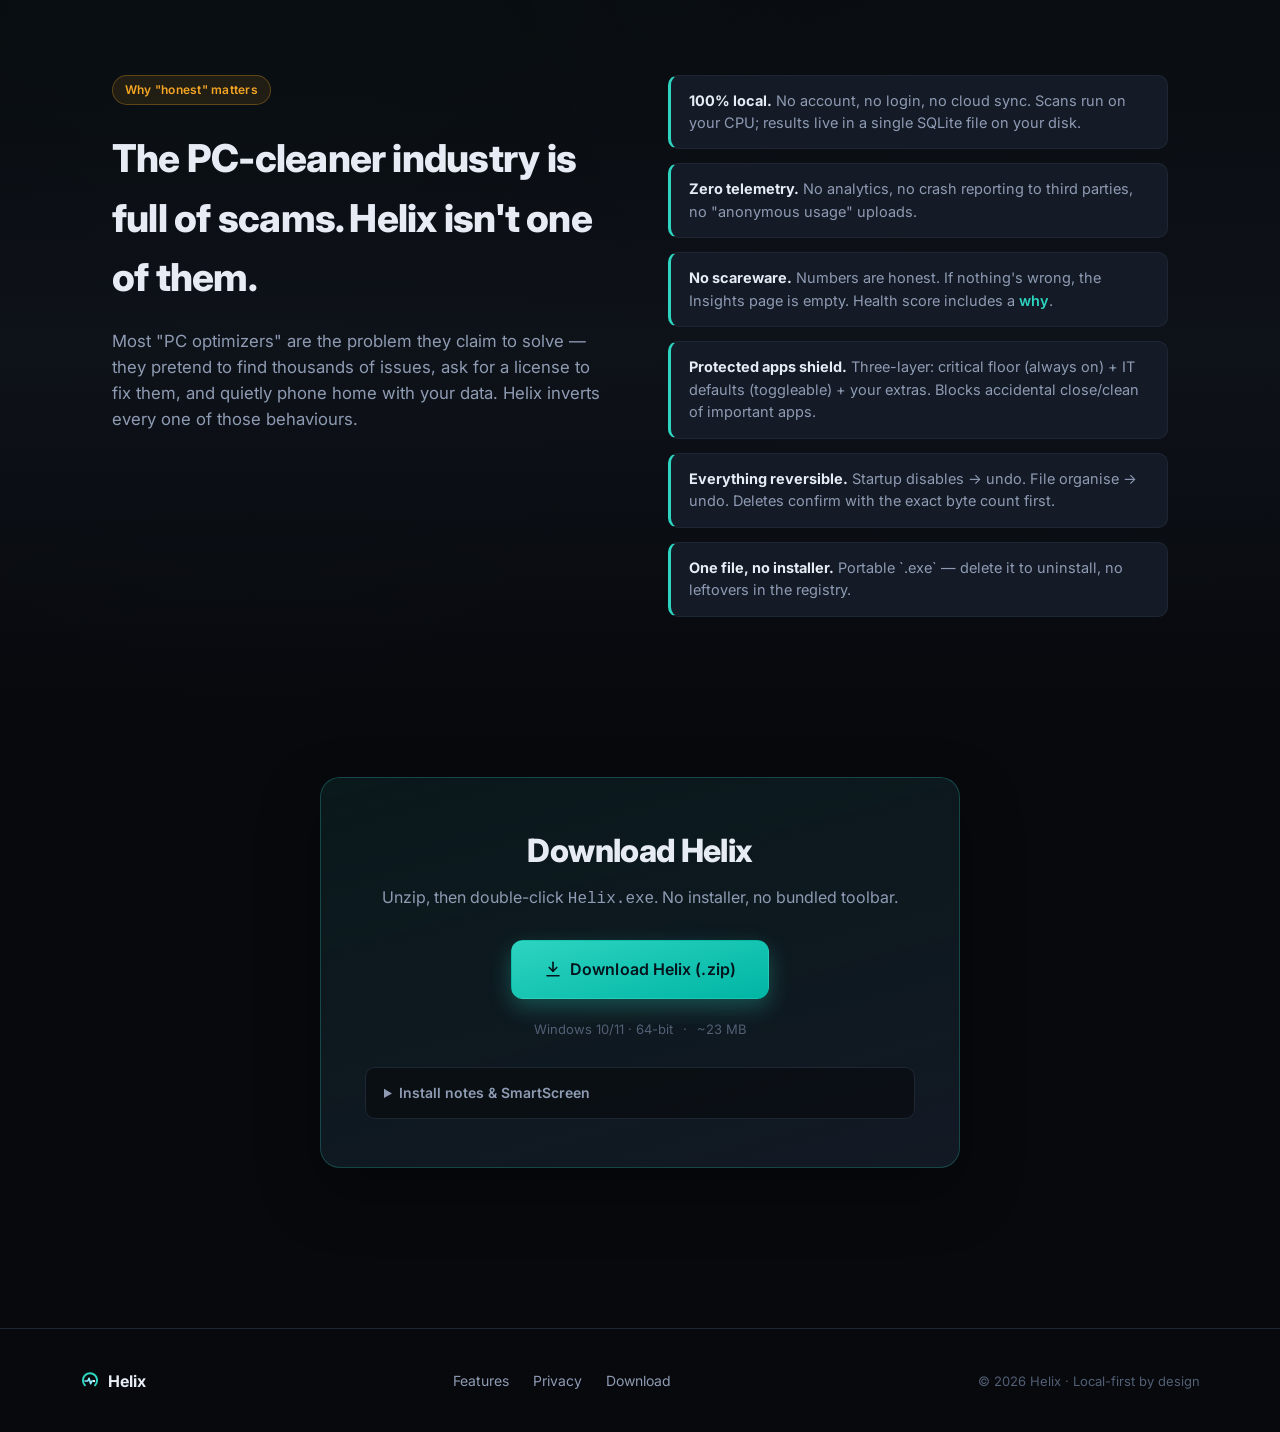
==== commit 1aa0164c: "Migrate hosting to Cloudflare Workers + Pages - Rebuild Helix.exe with UPX compression (32 MiB -> 23" ====
--- a/website/index.html
+++ b/website/index.html
@@ -47,7 +47,7 @@
     </div>
     <div class="hero-note">
       <span class="dot"></span>
-      Version <strong id="hero-version">1.0.0</strong> · ~32 MB · requires Windows 10/11 with WebView2
+      Version <strong id="hero-version">1.0.0</strong> · ~23 MB · requires Windows 10/11 with WebView2
     </div>
   </div>
   <div class="hero-art" aria-hidden="true">
@@ -141,7 +141,7 @@
     <div class="dl-meta">
       <span>Windows 10/11 · 64-bit</span>
       <span>·</span>
-      <span>~32 MB</span>
+      <span>~23 MB</span>
     </div>
     <details class="dl-notes">
       <summary>Install notes &amp; SmartScreen</summary>
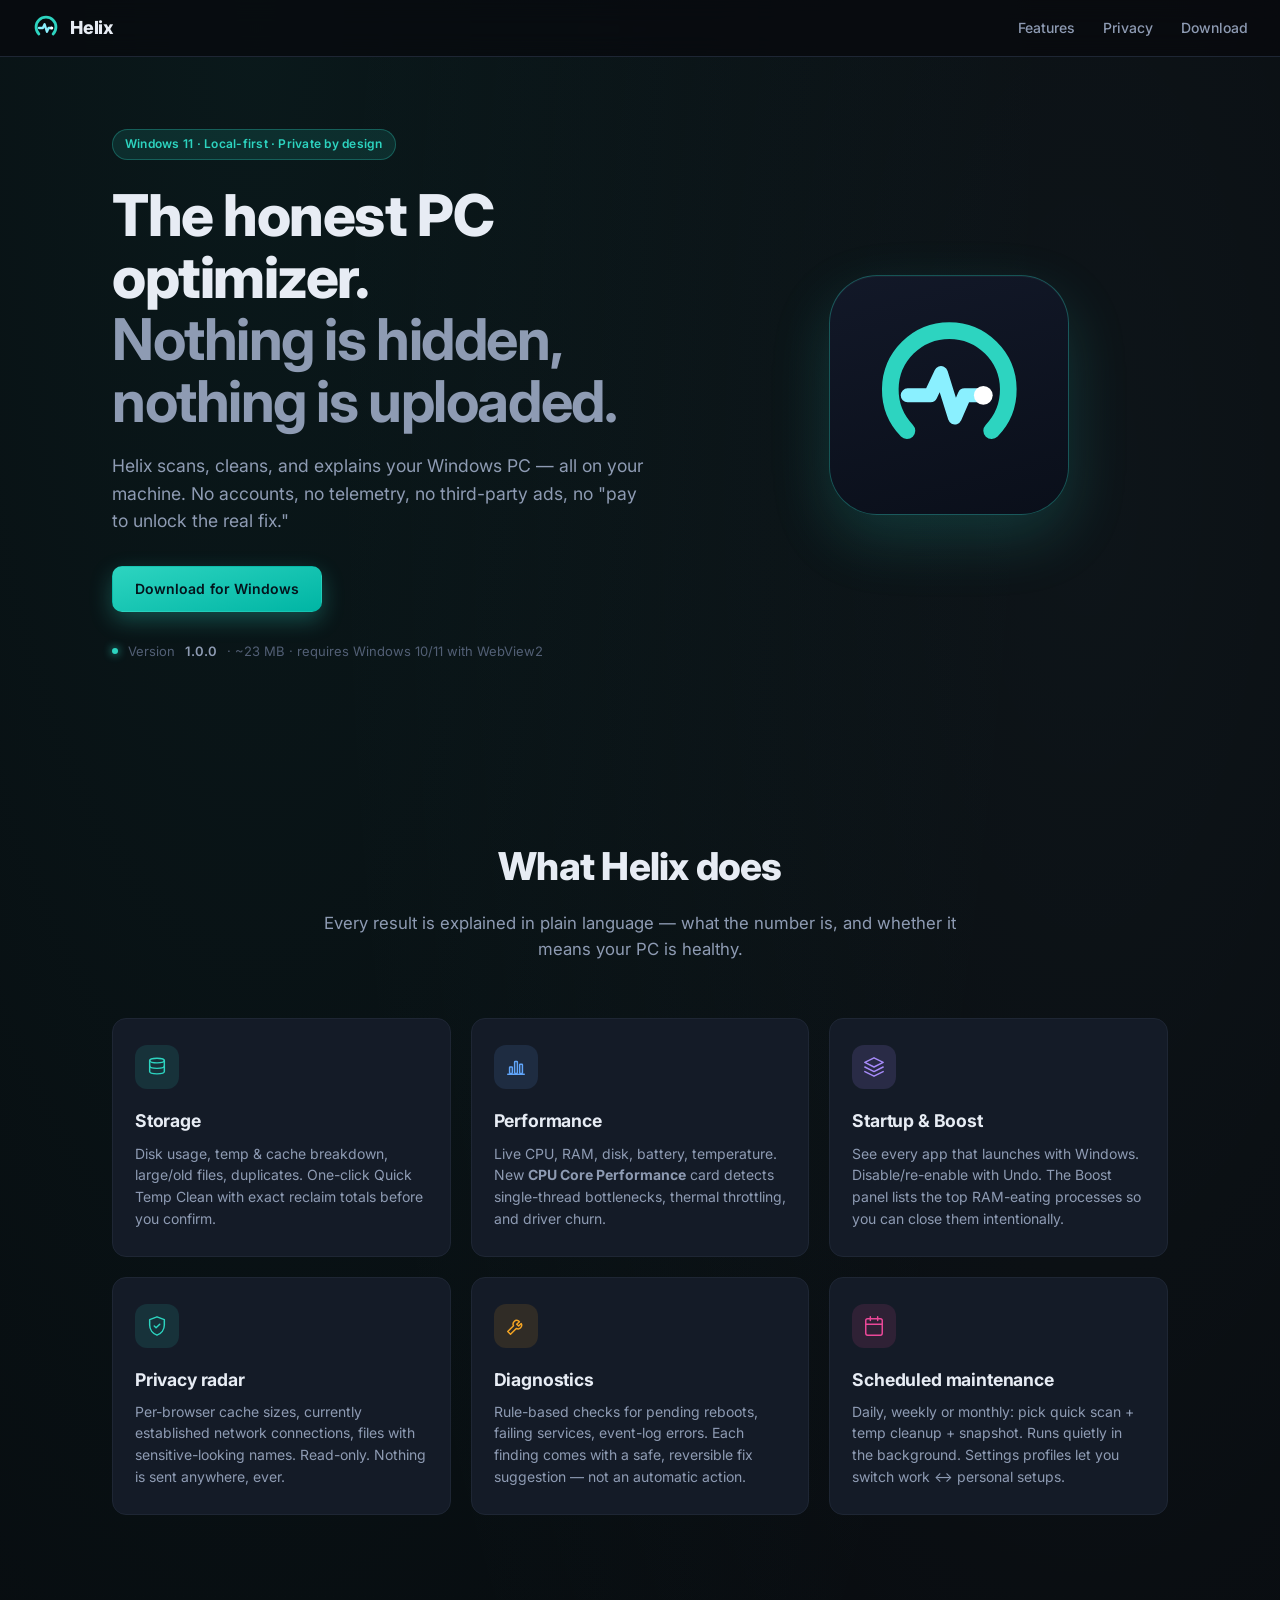
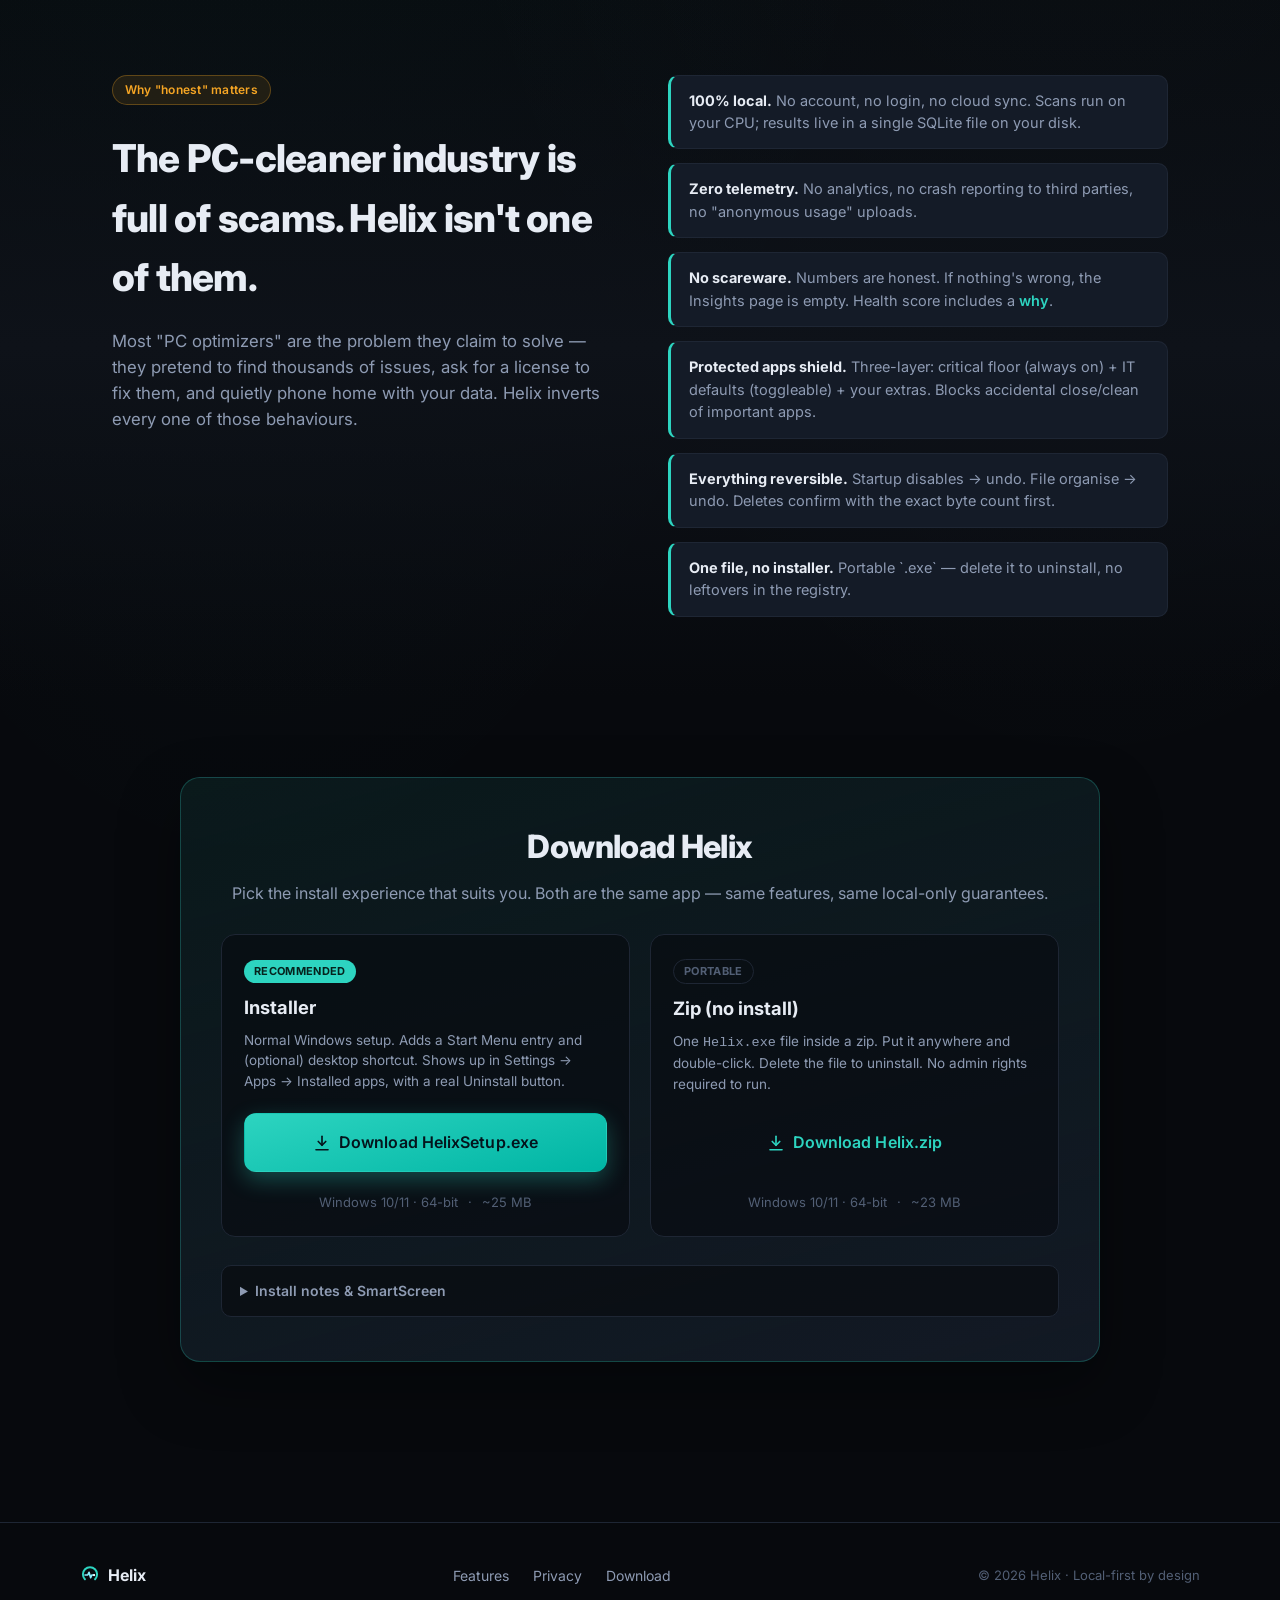
==== commit 8d127e2e: "Add HelixSetup.exe installer (Inno Setup) + remove in-app GitHub link Users now choose between two d" ====
--- a/website/index.html
+++ b/website/index.html
@@ -133,20 +133,45 @@
 <section id="download" class="section section-download">
   <div class="dl-card">
     <h2>Download Helix</h2>
-    <p>Unzip, then double-click <code>Helix.exe</code>. No installer, no bundled toolbar.</p>
-    <a href="/Helix.zip" download class="btn btn-primary btn-xl" id="dl-btn">
-      <svg width="18" height="18" viewBox="0 0 24 24" fill="none" stroke="currentColor" stroke-width="2.2" stroke-linecap="round" stroke-linejoin="round"><path d="M12 3v12"/><path d="M7 10l5 5 5-5"/><path d="M4 21h16"/></svg>
-      Download Helix (.zip)
-    </a>
-    <div class="dl-meta">
-      <span>Windows 10/11 · 64-bit</span>
-      <span>·</span>
-      <span>~23 MB</span>
+    <p>Pick the install experience that suits you. Both are the same app — same features, same local-only guarantees.</p>
+    <div class="dl-options">
+      <div class="dl-option">
+        <div class="dl-option-head">
+          <div class="dl-option-badge">Recommended</div>
+          <h3>Installer</h3>
+          <p>Normal Windows setup. Adds a Start Menu entry and (optional) desktop shortcut. Shows up in Settings → Apps → Installed apps, with a real Uninstall button.</p>
+        </div>
+        <a href="/HelixSetup.exe" download class="btn btn-primary btn-xl" id="dl-btn">
+          <svg width="18" height="18" viewBox="0 0 24 24" fill="none" stroke="currentColor" stroke-width="2.2" stroke-linecap="round" stroke-linejoin="round"><path d="M12 3v12"/><path d="M7 10l5 5 5-5"/><path d="M4 21h16"/></svg>
+          Download HelixSetup.exe
+        </a>
+        <div class="dl-meta">
+          <span>Windows 10/11 · 64-bit</span>
+          <span>·</span>
+          <span>~25 MB</span>
+        </div>
+      </div>
+      <div class="dl-option">
+        <div class="dl-option-head">
+          <div class="dl-option-badge dl-option-badge-alt">Portable</div>
+          <h3>Zip (no install)</h3>
+          <p>One <code>Helix.exe</code> file inside a zip. Put it anywhere and double-click. Delete the file to uninstall. No admin rights required to run.</p>
+        </div>
+        <a href="/Helix.zip" download class="btn btn-secondary btn-xl">
+          <svg width="18" height="18" viewBox="0 0 24 24" fill="none" stroke="currentColor" stroke-width="2.2" stroke-linecap="round" stroke-linejoin="round"><path d="M12 3v12"/><path d="M7 10l5 5 5-5"/><path d="M4 21h16"/></svg>
+          Download Helix.zip
+        </a>
+        <div class="dl-meta">
+          <span>Windows 10/11 · 64-bit</span>
+          <span>·</span>
+          <span>~23 MB</span>
+        </div>
+      </div>
     </div>
     <details class="dl-notes">
       <summary>Install notes &amp; SmartScreen</summary>
       <p>
-        Windows SmartScreen may show "Windows protected your PC" the first time you run <code>Helix.exe</code>, because the binary is not yet signed with a commercial code-signing certificate. Click <strong>More info → Run anyway</strong>.
+        Windows SmartScreen may show "Windows protected your PC" the first time you run either file, because they are not yet signed with a commercial code-signing certificate. Click <strong>More info → Run anyway</strong>.
       </p>
       <p>Helix requires the <a href="https://developer.microsoft.com/en-us/microsoft-edge/webview2/" target="_blank" rel="noopener">WebView2 runtime</a> — already present on Windows 11 and on fully-updated Windows 10.</p>
     </details>
--- a/website/styles.css
+++ b/website/styles.css
@@ -259,11 +259,20 @@
   background: linear-gradient(165deg, rgba(45, 212, 192, 0.08), rgba(20, 27, 39, 0.9));
   border: 1px solid rgba(45, 212, 192, 0.25);
   border-radius: var(--radius-lg);
-  padding: 48px 44px;
+  padding: 44px 40px;
   text-align: center;
-  max-width: 640px; width: 100%;
+  max-width: 920px; width: 100%;
   box-shadow: 0 24px 60px rgba(0, 0, 0, 0.35);
 }
+.dl-options { display: grid; grid-template-columns: 1fr 1fr; gap: 20px; margin-top: 24px; text-align: left; }
+@media (max-width: 720px) { .dl-options { grid-template-columns: 1fr; } }
+.dl-option { background: rgba(7, 9, 13, 0.55); border: 1px solid var(--border); border-radius: 14px; padding: 22px 22px 24px; display: flex; flex-direction: column; }
+.dl-option-head { flex: 1; margin-bottom: 18px; }
+.dl-option h3 { font-size: 1.15rem; margin: 10px 0 8px; color: var(--fg); }
+.dl-option p { font-size: 13.5px; color: var(--fg2); line-height: 1.55; margin: 0; }
+.dl-option .btn { width: 100%; justify-content: center; }
+.dl-option-badge { display: inline-block; background: var(--brand); color: #06231D; padding: 3px 10px; border-radius: 999px; font-size: 11px; font-weight: 700; letter-spacing: 0.03em; text-transform: uppercase; }
+.dl-option-badge-alt { background: transparent; color: var(--fg3); border: 1px solid var(--border); }
 .dl-card h2 { font-size: 2rem; margin-bottom: 10px; letter-spacing: -0.02em; }
 .dl-card > p { color: var(--fg2); margin-bottom: 28px; }
 .dl-meta {
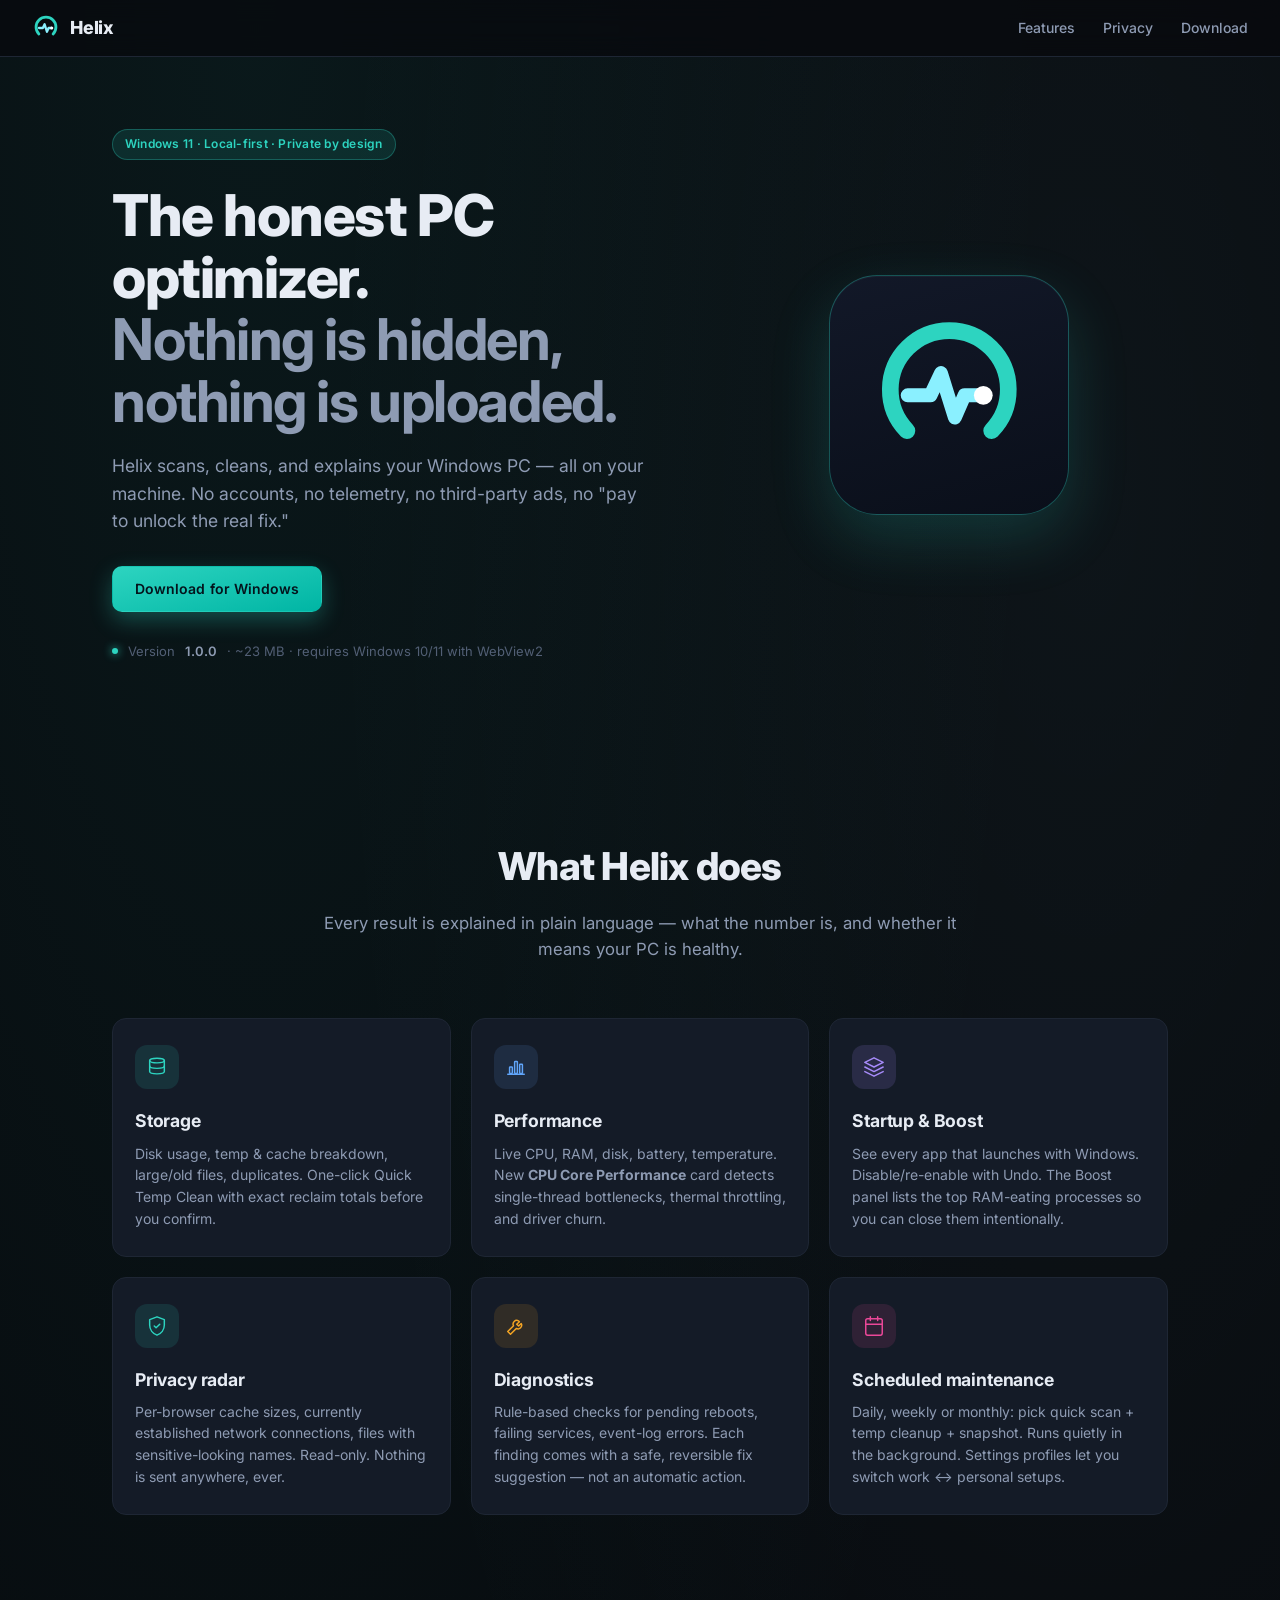
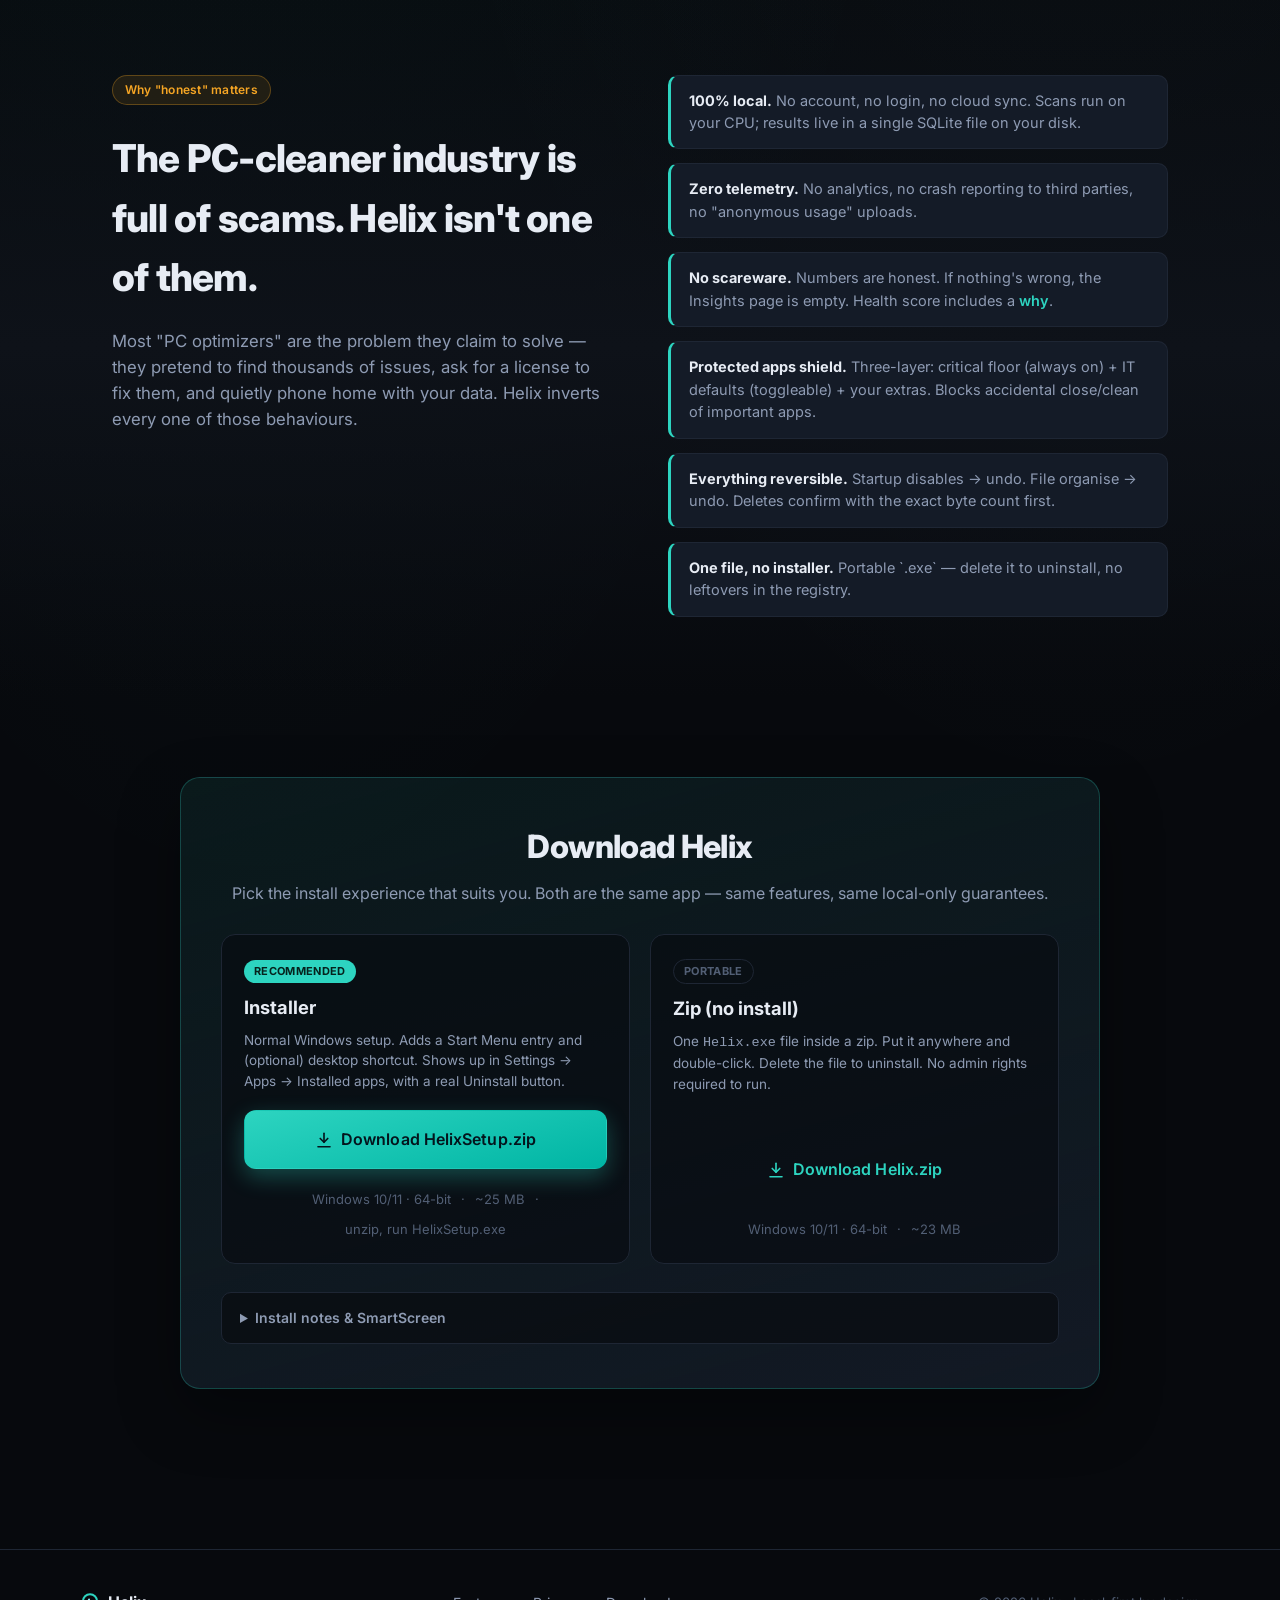
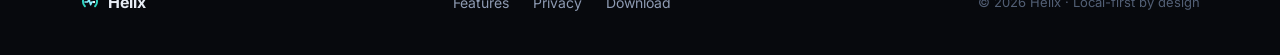
==== commit 3a4f1439: "Serve installer as .zip on landing page + add project README Browsers (Chrome, Edge, Firefox) increa" ====
--- a/website/index.html
+++ b/website/index.html
@@ -141,14 +141,16 @@
           <h3>Installer</h3>
           <p>Normal Windows setup. Adds a Start Menu entry and (optional) desktop shortcut. Shows up in Settings → Apps → Installed apps, with a real Uninstall button.</p>
         </div>
-        <a href="/HelixSetup.exe" download class="btn btn-primary btn-xl" id="dl-btn">
+        <a href="/HelixSetup.zip" download class="btn btn-primary btn-xl" id="dl-btn">
           <svg width="18" height="18" viewBox="0 0 24 24" fill="none" stroke="currentColor" stroke-width="2.2" stroke-linecap="round" stroke-linejoin="round"><path d="M12 3v12"/><path d="M7 10l5 5 5-5"/><path d="M4 21h16"/></svg>
-          Download HelixSetup.exe
+          Download HelixSetup.zip
         </a>
         <div class="dl-meta">
           <span>Windows 10/11 · 64-bit</span>
           <span>·</span>
           <span>~25 MB</span>
+          <span>·</span>
+          <span>unzip, run HelixSetup.exe</span>
         </div>
       </div>
       <div class="dl-option">
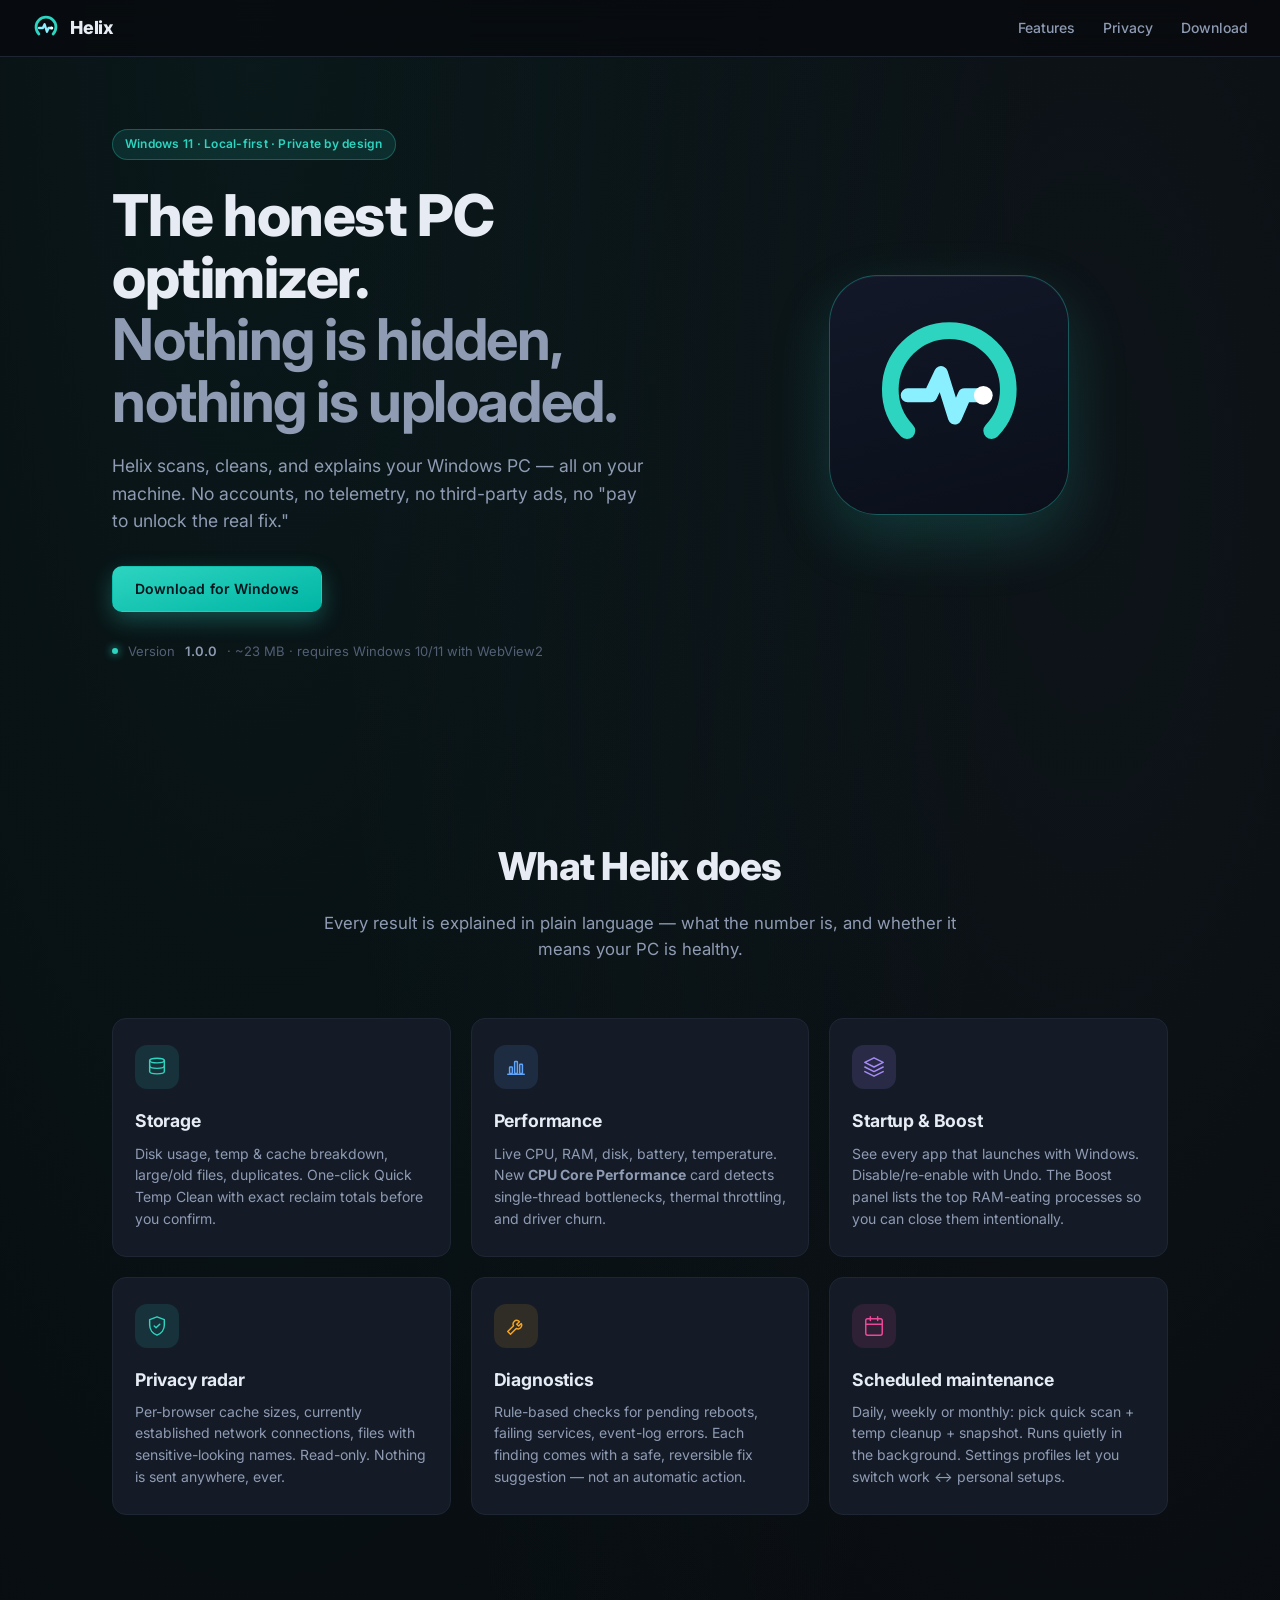
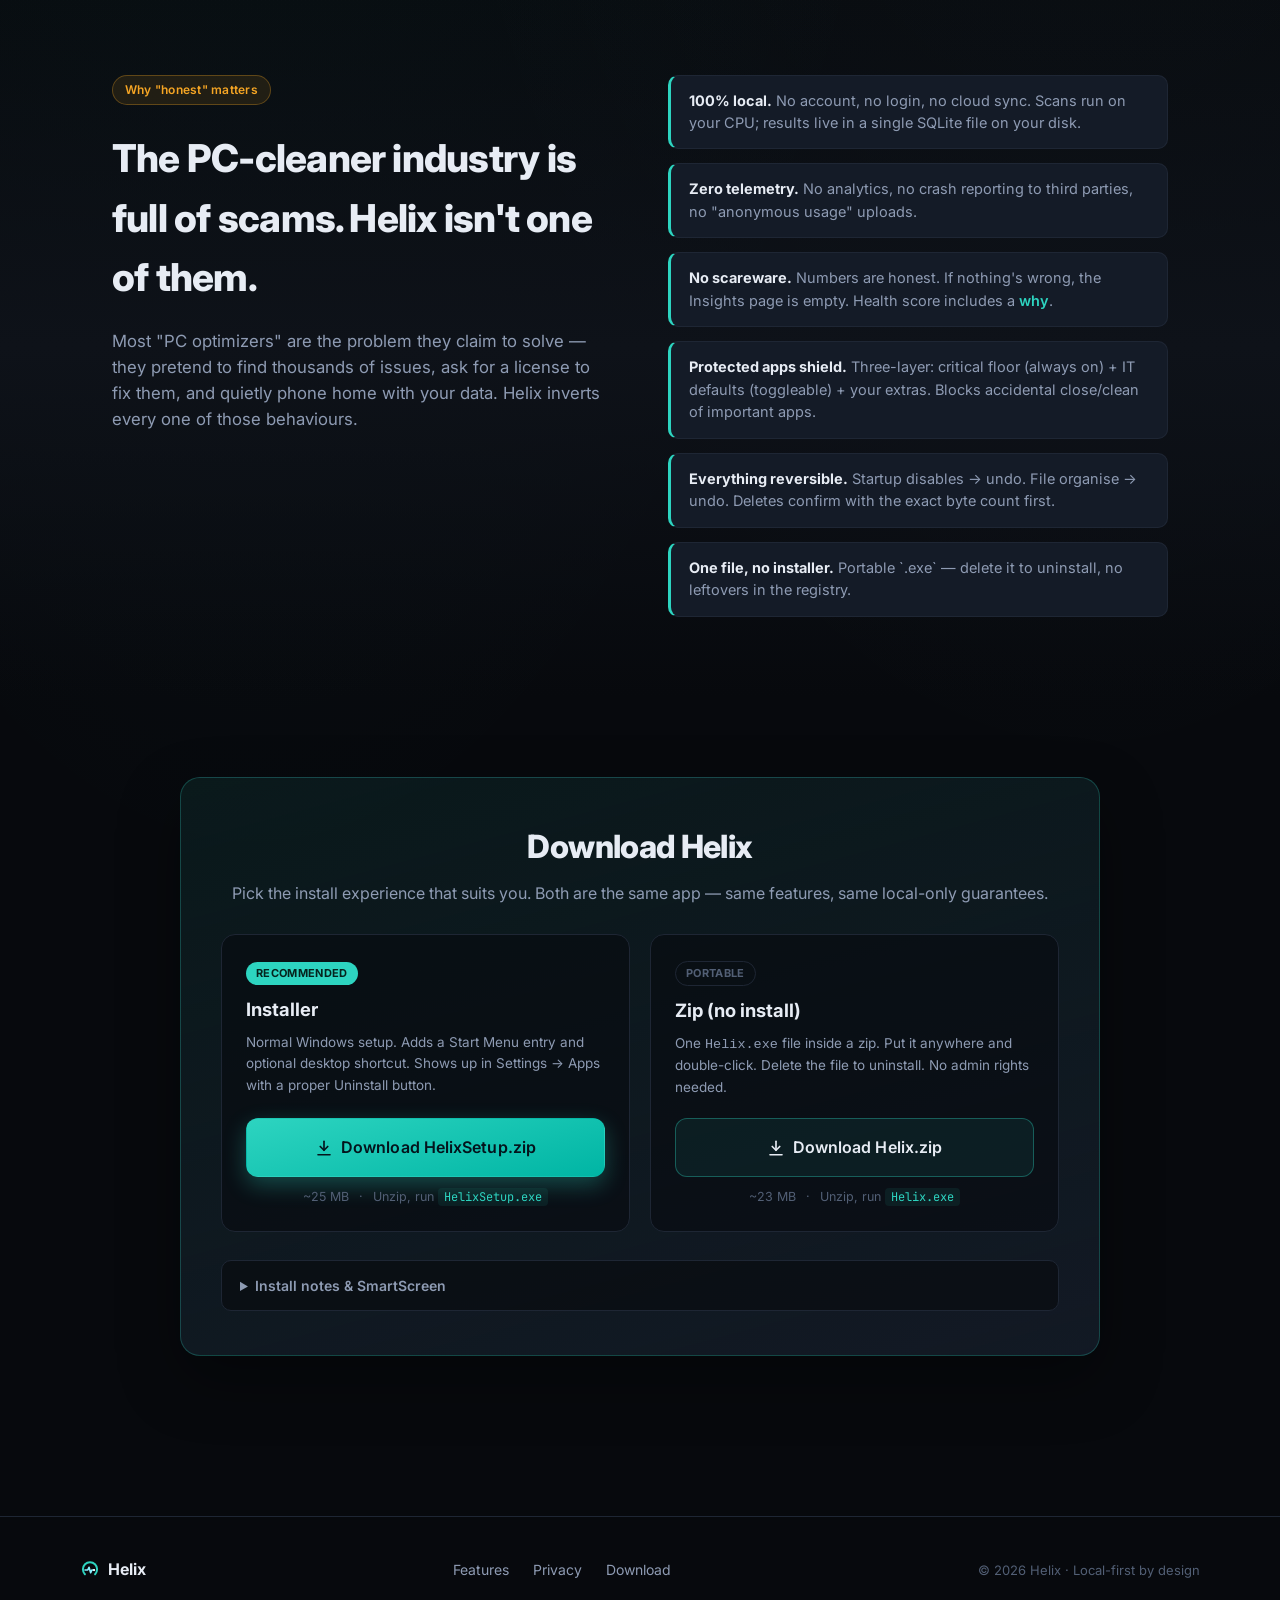
==== commit 4321453e: "Fix download card UI — balanced buttons, matching meta lines Portable card button was rendering as u" ====
--- a/website/index.html
+++ b/website/index.html
@@ -139,34 +139,36 @@
         <div class="dl-option-head">
           <div class="dl-option-badge">Recommended</div>
           <h3>Installer</h3>
-          <p>Normal Windows setup. Adds a Start Menu entry and (optional) desktop shortcut. Shows up in Settings → Apps → Installed apps, with a real Uninstall button.</p>
-        </div>
-        <a href="/HelixSetup.zip" download class="btn btn-primary btn-xl" id="dl-btn">
-          <svg width="18" height="18" viewBox="0 0 24 24" fill="none" stroke="currentColor" stroke-width="2.2" stroke-linecap="round" stroke-linejoin="round"><path d="M12 3v12"/><path d="M7 10l5 5 5-5"/><path d="M4 21h16"/></svg>
-          Download HelixSetup.zip
-        </a>
-        <div class="dl-meta">
-          <span>Windows 10/11 · 64-bit</span>
-          <span>·</span>
-          <span>~25 MB</span>
-          <span>·</span>
-          <span>unzip, run HelixSetup.exe</span>
+          <p>Normal Windows setup. Adds a Start Menu entry and optional desktop shortcut. Shows up in Settings &rarr; Apps with a proper Uninstall button.</p>
+        </div>
+        <div class="dl-option-cta">
+          <a href="/HelixSetup.zip" download class="btn btn-primary btn-xl" id="dl-btn">
+            <svg width="18" height="18" viewBox="0 0 24 24" fill="none" stroke="currentColor" stroke-width="2.2" stroke-linecap="round" stroke-linejoin="round"><path d="M12 3v12"/><path d="M7 10l5 5 5-5"/><path d="M4 21h16"/></svg>
+            Download HelixSetup.zip
+          </a>
+          <div class="dl-meta">
+            <span>~25 MB</span>
+            <span>·</span>
+            <span>Unzip, run <code>HelixSetup.exe</code></span>
+          </div>
         </div>
       </div>
       <div class="dl-option">
         <div class="dl-option-head">
           <div class="dl-option-badge dl-option-badge-alt">Portable</div>
           <h3>Zip (no install)</h3>
-          <p>One <code>Helix.exe</code> file inside a zip. Put it anywhere and double-click. Delete the file to uninstall. No admin rights required to run.</p>
-        </div>
-        <a href="/Helix.zip" download class="btn btn-secondary btn-xl">
-          <svg width="18" height="18" viewBox="0 0 24 24" fill="none" stroke="currentColor" stroke-width="2.2" stroke-linecap="round" stroke-linejoin="round"><path d="M12 3v12"/><path d="M7 10l5 5 5-5"/><path d="M4 21h16"/></svg>
-          Download Helix.zip
-        </a>
-        <div class="dl-meta">
-          <span>Windows 10/11 · 64-bit</span>
-          <span>·</span>
-          <span>~23 MB</span>
+          <p>One <code>Helix.exe</code> file inside a zip. Put it anywhere and double-click. Delete the file to uninstall. No admin rights needed.</p>
+        </div>
+        <div class="dl-option-cta">
+          <a href="/Helix.zip" download class="btn btn-secondary btn-xl">
+            <svg width="18" height="18" viewBox="0 0 24 24" fill="none" stroke="currentColor" stroke-width="2.2" stroke-linecap="round" stroke-linejoin="round"><path d="M12 3v12"/><path d="M7 10l5 5 5-5"/><path d="M4 21h16"/></svg>
+            Download Helix.zip
+          </a>
+          <div class="dl-meta">
+            <span>~23 MB</span>
+            <span>·</span>
+            <span>Unzip, run <code>Helix.exe</code></span>
+          </div>
         </div>
       </div>
     </div>
--- a/website/styles.css
+++ b/website/styles.css
@@ -169,6 +169,17 @@
   border-color: var(--border2);
 }
 .btn-ghost:hover { background: var(--surface); color: var(--fg); }
+.btn-secondary {
+  background: rgba(45, 212, 192, 0.08);
+  color: var(--fg);
+  border: 1px solid rgba(45, 212, 192, 0.35);
+}
+.btn-secondary:hover {
+  background: rgba(45, 212, 192, 0.15);
+  border-color: rgba(45, 212, 192, 0.55);
+  color: var(--fg);
+  transform: translateY(-1px);
+}
 .btn-xl { padding: 16px 32px; font-size: 16px; border-radius: 12px; }
 
 /* ── Sections ─────────────────────────────────────────────────────── */
@@ -266,11 +277,14 @@
 }
 .dl-options { display: grid; grid-template-columns: 1fr 1fr; gap: 20px; margin-top: 24px; text-align: left; }
 @media (max-width: 720px) { .dl-options { grid-template-columns: 1fr; } }
-.dl-option { background: rgba(7, 9, 13, 0.55); border: 1px solid var(--border); border-radius: 14px; padding: 22px 22px 24px; display: flex; flex-direction: column; }
-.dl-option-head { flex: 1; margin-bottom: 18px; }
+.dl-option { background: rgba(7, 9, 13, 0.55); border: 1px solid var(--border); border-radius: 14px; padding: 24px 24px; display: flex; flex-direction: column; min-height: 100%; }
+.dl-option-head { flex: 1; margin-bottom: 20px; }
 .dl-option h3 { font-size: 1.15rem; margin: 10px 0 8px; color: var(--fg); }
-.dl-option p { font-size: 13.5px; color: var(--fg2); line-height: 1.55; margin: 0; }
-.dl-option .btn { width: 100%; justify-content: center; }
+.dl-option p { font-size: 13.5px; color: var(--fg2); line-height: 1.6; margin: 0; }
+.dl-option-cta { display: flex; flex-direction: column; gap: 10px; align-items: center; }
+.dl-option-cta .btn { width: 100%; justify-content: center; }
+.dl-option-cta .dl-meta { margin-top: 0; font-size: 12.5px; }
+.dl-option-cta code { font-family: var(--mono); font-size: 12px; background: rgba(45,212,192,0.08); padding: 1px 6px; border-radius: 4px; color: var(--brand); }
 .dl-option-badge { display: inline-block; background: var(--brand); color: #06231D; padding: 3px 10px; border-radius: 999px; font-size: 11px; font-weight: 700; letter-spacing: 0.03em; text-transform: uppercase; }
 .dl-option-badge-alt { background: transparent; color: var(--fg3); border: 1px solid var(--border); }
 .dl-card h2 { font-size: 2rem; margin-bottom: 10px; letter-spacing: -0.02em; }
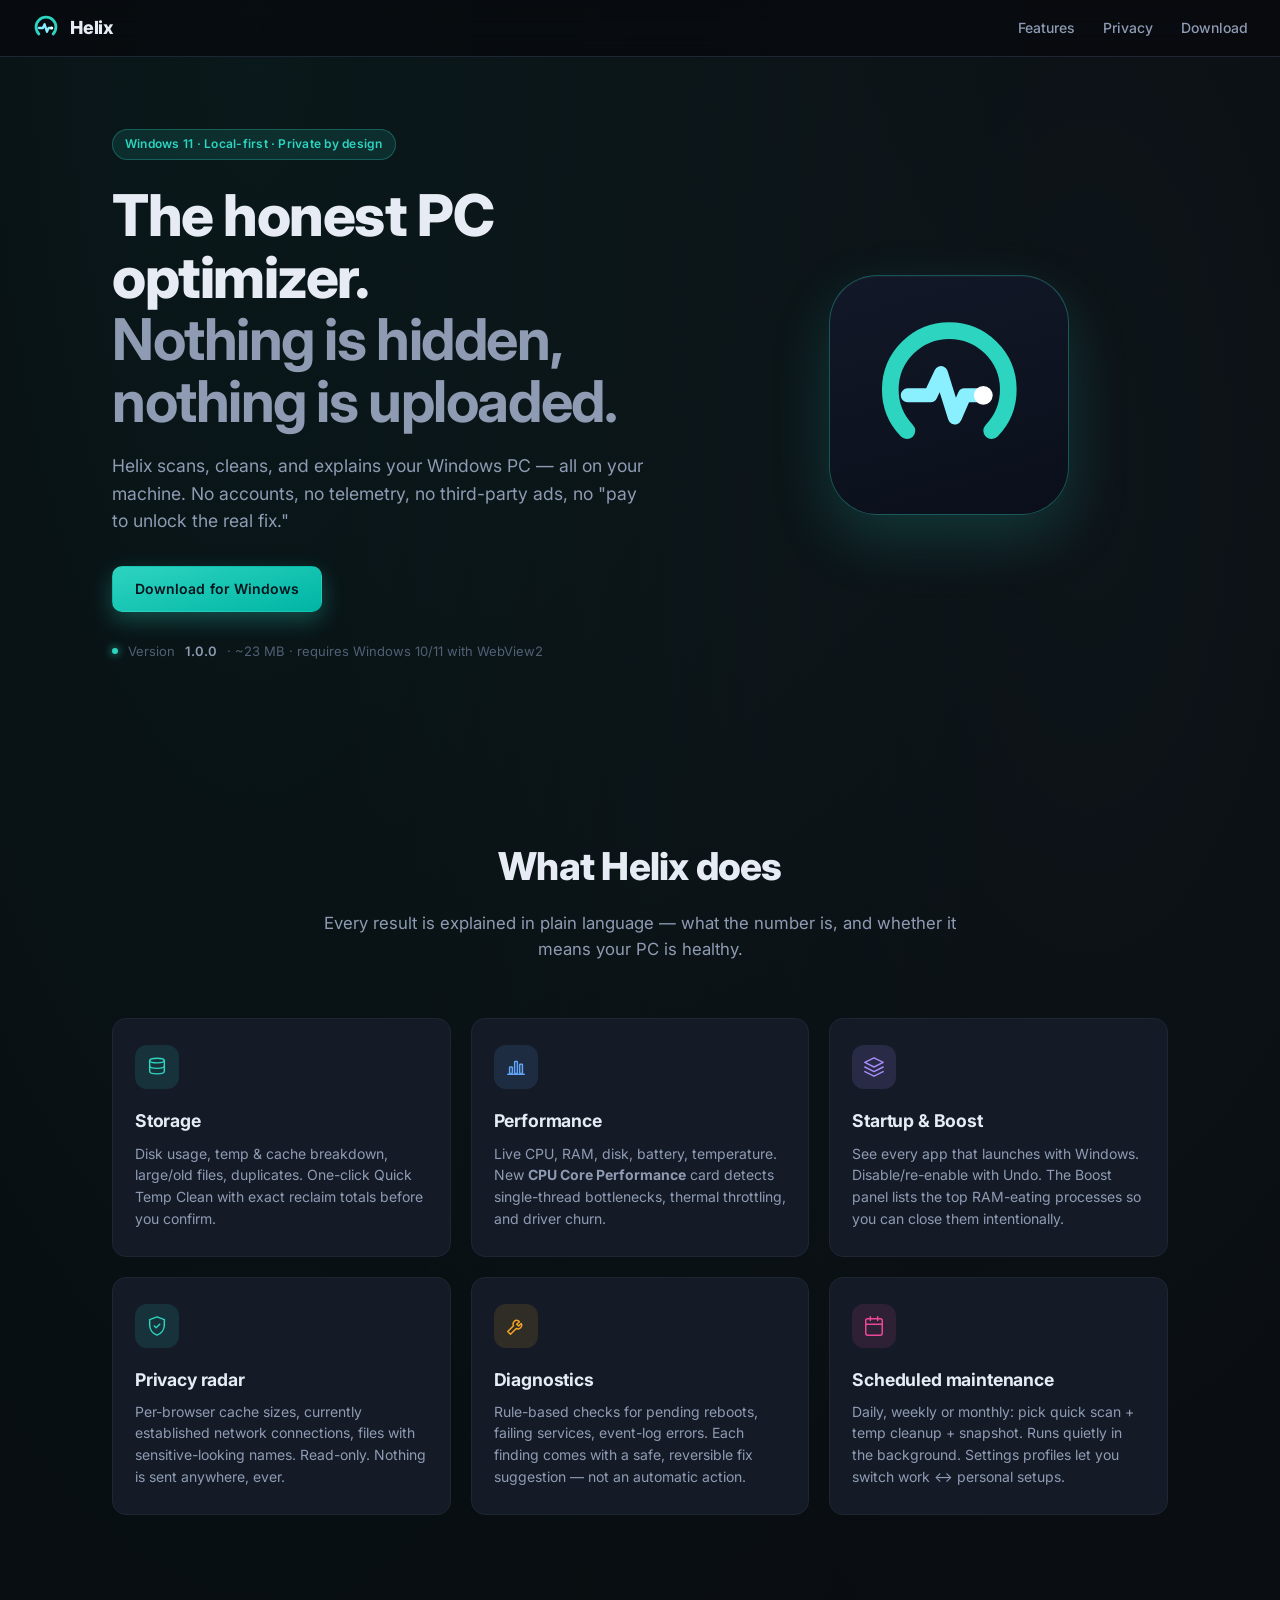
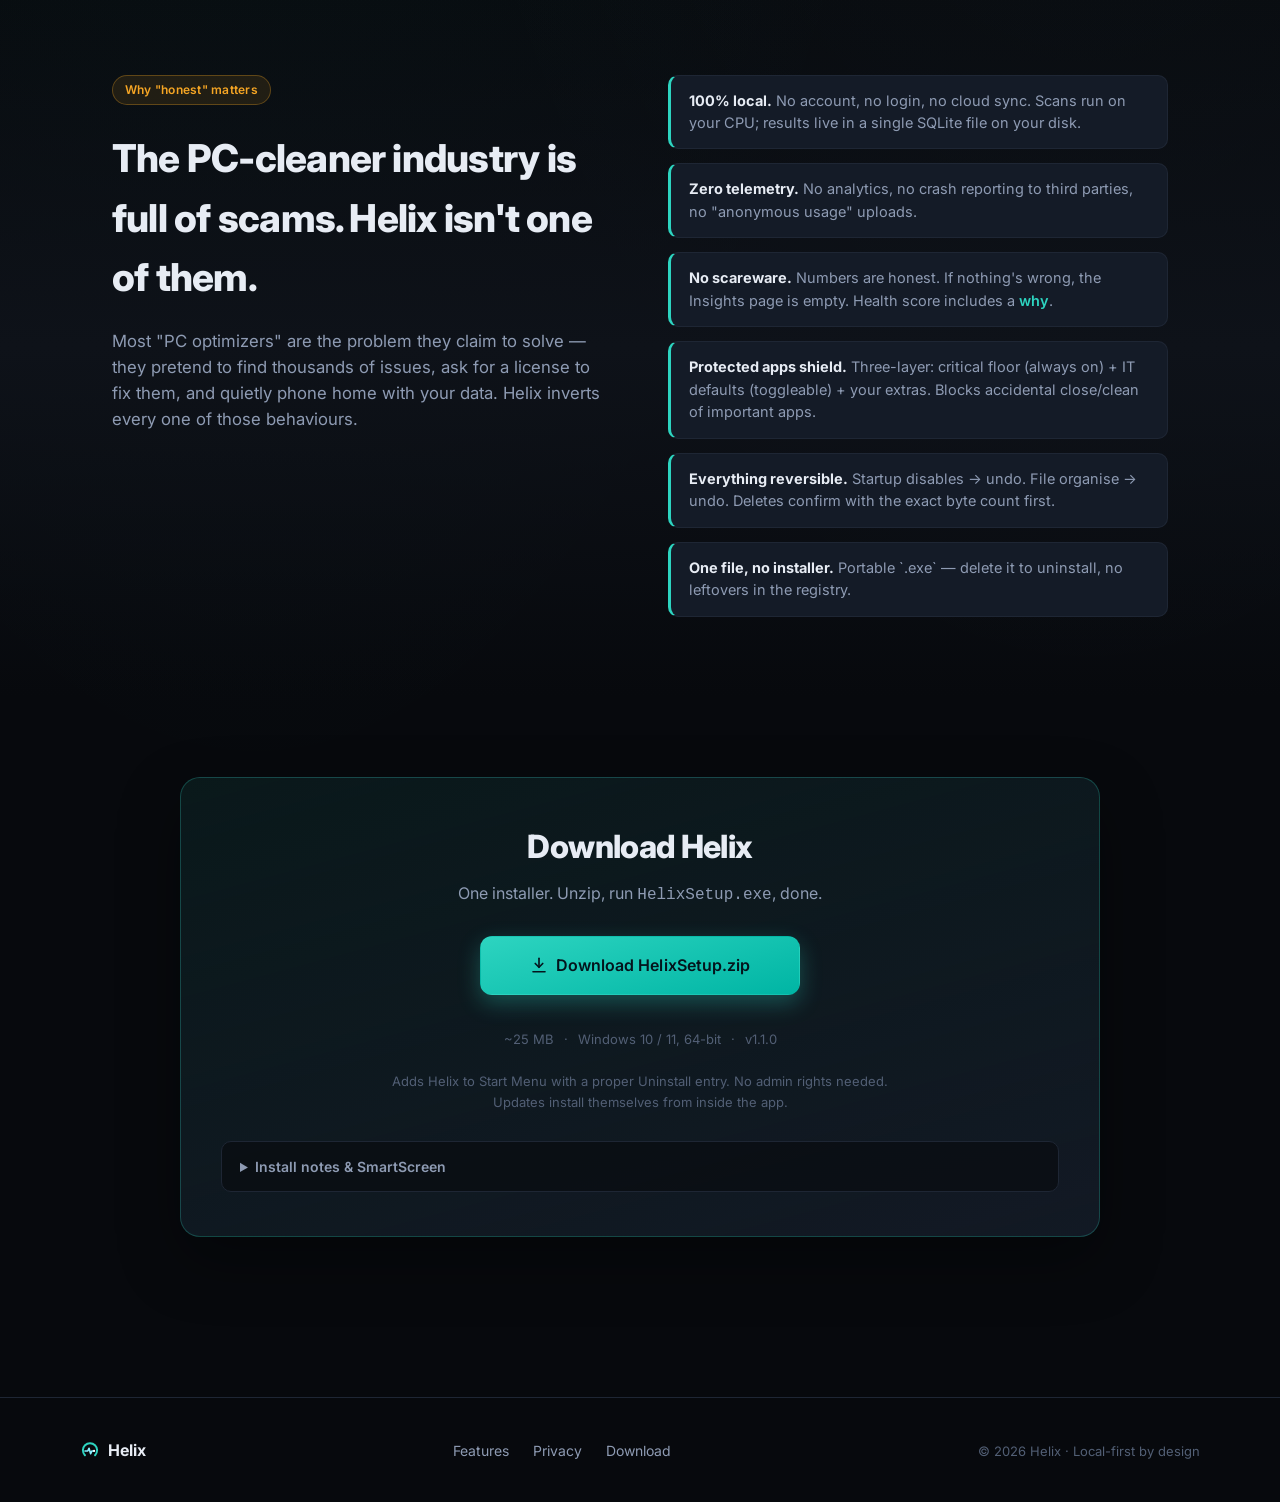
==== commit b4dc19ff: "ci: auto-build exe on push; simplify website to single download; refresh v1.1.0 binaries - Add .gith" ====
--- a/website/index.html
+++ b/website/index.html
@@ -133,44 +133,20 @@
 <section id="download" class="section section-download">
   <div class="dl-card">
     <h2>Download Helix</h2>
-    <p>Pick the install experience that suits you. Both are the same app — same features, same local-only guarantees.</p>
-    <div class="dl-options">
-      <div class="dl-option">
-        <div class="dl-option-head">
-          <div class="dl-option-badge">Recommended</div>
-          <h3>Installer</h3>
-          <p>Normal Windows setup. Adds a Start Menu entry and optional desktop shortcut. Shows up in Settings &rarr; Apps with a proper Uninstall button.</p>
-        </div>
-        <div class="dl-option-cta">
-          <a href="/HelixSetup.zip" download class="btn btn-primary btn-xl" id="dl-btn">
-            <svg width="18" height="18" viewBox="0 0 24 24" fill="none" stroke="currentColor" stroke-width="2.2" stroke-linecap="round" stroke-linejoin="round"><path d="M12 3v12"/><path d="M7 10l5 5 5-5"/><path d="M4 21h16"/></svg>
-            Download HelixSetup.zip
-          </a>
-          <div class="dl-meta">
-            <span>~25 MB</span>
-            <span>·</span>
-            <span>Unzip, run <code>HelixSetup.exe</code></span>
-          </div>
-        </div>
+    <p>One installer. Unzip, run <code>HelixSetup.exe</code>, done.</p>
+    <div class="dl-single">
+      <a href="/HelixSetup.zip" download class="btn btn-primary btn-xl" id="dl-btn">
+        <svg width="18" height="18" viewBox="0 0 24 24" fill="none" stroke="currentColor" stroke-width="2.2" stroke-linecap="round" stroke-linejoin="round"><path d="M12 3v12"/><path d="M7 10l5 5 5-5"/><path d="M4 21h16"/></svg>
+        Download HelixSetup.zip
+      </a>
+      <div class="dl-meta">
+        <span>~25 MB</span>
+        <span>·</span>
+        <span>Windows 10 / 11, 64-bit</span>
+        <span>·</span>
+        <span>v<span id="dl-version">1.1.0</span></span>
       </div>
-      <div class="dl-option">
-        <div class="dl-option-head">
-          <div class="dl-option-badge dl-option-badge-alt">Portable</div>
-          <h3>Zip (no install)</h3>
-          <p>One <code>Helix.exe</code> file inside a zip. Put it anywhere and double-click. Delete the file to uninstall. No admin rights needed.</p>
-        </div>
-        <div class="dl-option-cta">
-          <a href="/Helix.zip" download class="btn btn-secondary btn-xl">
-            <svg width="18" height="18" viewBox="0 0 24 24" fill="none" stroke="currentColor" stroke-width="2.2" stroke-linecap="round" stroke-linejoin="round"><path d="M12 3v12"/><path d="M7 10l5 5 5-5"/><path d="M4 21h16"/></svg>
-            Download Helix.zip
-          </a>
-          <div class="dl-meta">
-            <span>~23 MB</span>
-            <span>·</span>
-            <span>Unzip, run <code>Helix.exe</code></span>
-          </div>
-        </div>
-      </div>
+      <p class="dl-sub">Adds Helix to Start Menu with a proper Uninstall entry. No admin rights needed. Updates install themselves from inside the app.</p>
     </div>
     <details class="dl-notes">
       <summary>Install notes &amp; SmartScreen</summary>
--- a/website/styles.css
+++ b/website/styles.css
@@ -277,6 +277,10 @@
 }
 .dl-options { display: grid; grid-template-columns: 1fr 1fr; gap: 20px; margin-top: 24px; text-align: left; }
 @media (max-width: 720px) { .dl-options { grid-template-columns: 1fr; } }
+.dl-single { margin-top: 28px; display: flex; flex-direction: column; gap: 14px; align-items: center; }
+.dl-single .btn { min-width: 320px; justify-content: center; }
+.dl-single .dl-sub { margin: 8px auto 0; color: var(--fg3); font-size: 13px; max-width: 520px; line-height: 1.6; }
+.dl-single code { font-family: var(--mono); font-size: 12.5px; background: rgba(45,212,192,0.08); padding: 1px 6px; border-radius: 4px; color: var(--brand); }
 .dl-option { background: rgba(7, 9, 13, 0.55); border: 1px solid var(--border); border-radius: 14px; padding: 24px 24px; display: flex; flex-direction: column; min-height: 100%; }
 .dl-option-head { flex: 1; margin-bottom: 20px; }
 .dl-option h3 { font-size: 1.15rem; margin: 10px 0 8px; color: var(--fg); }
